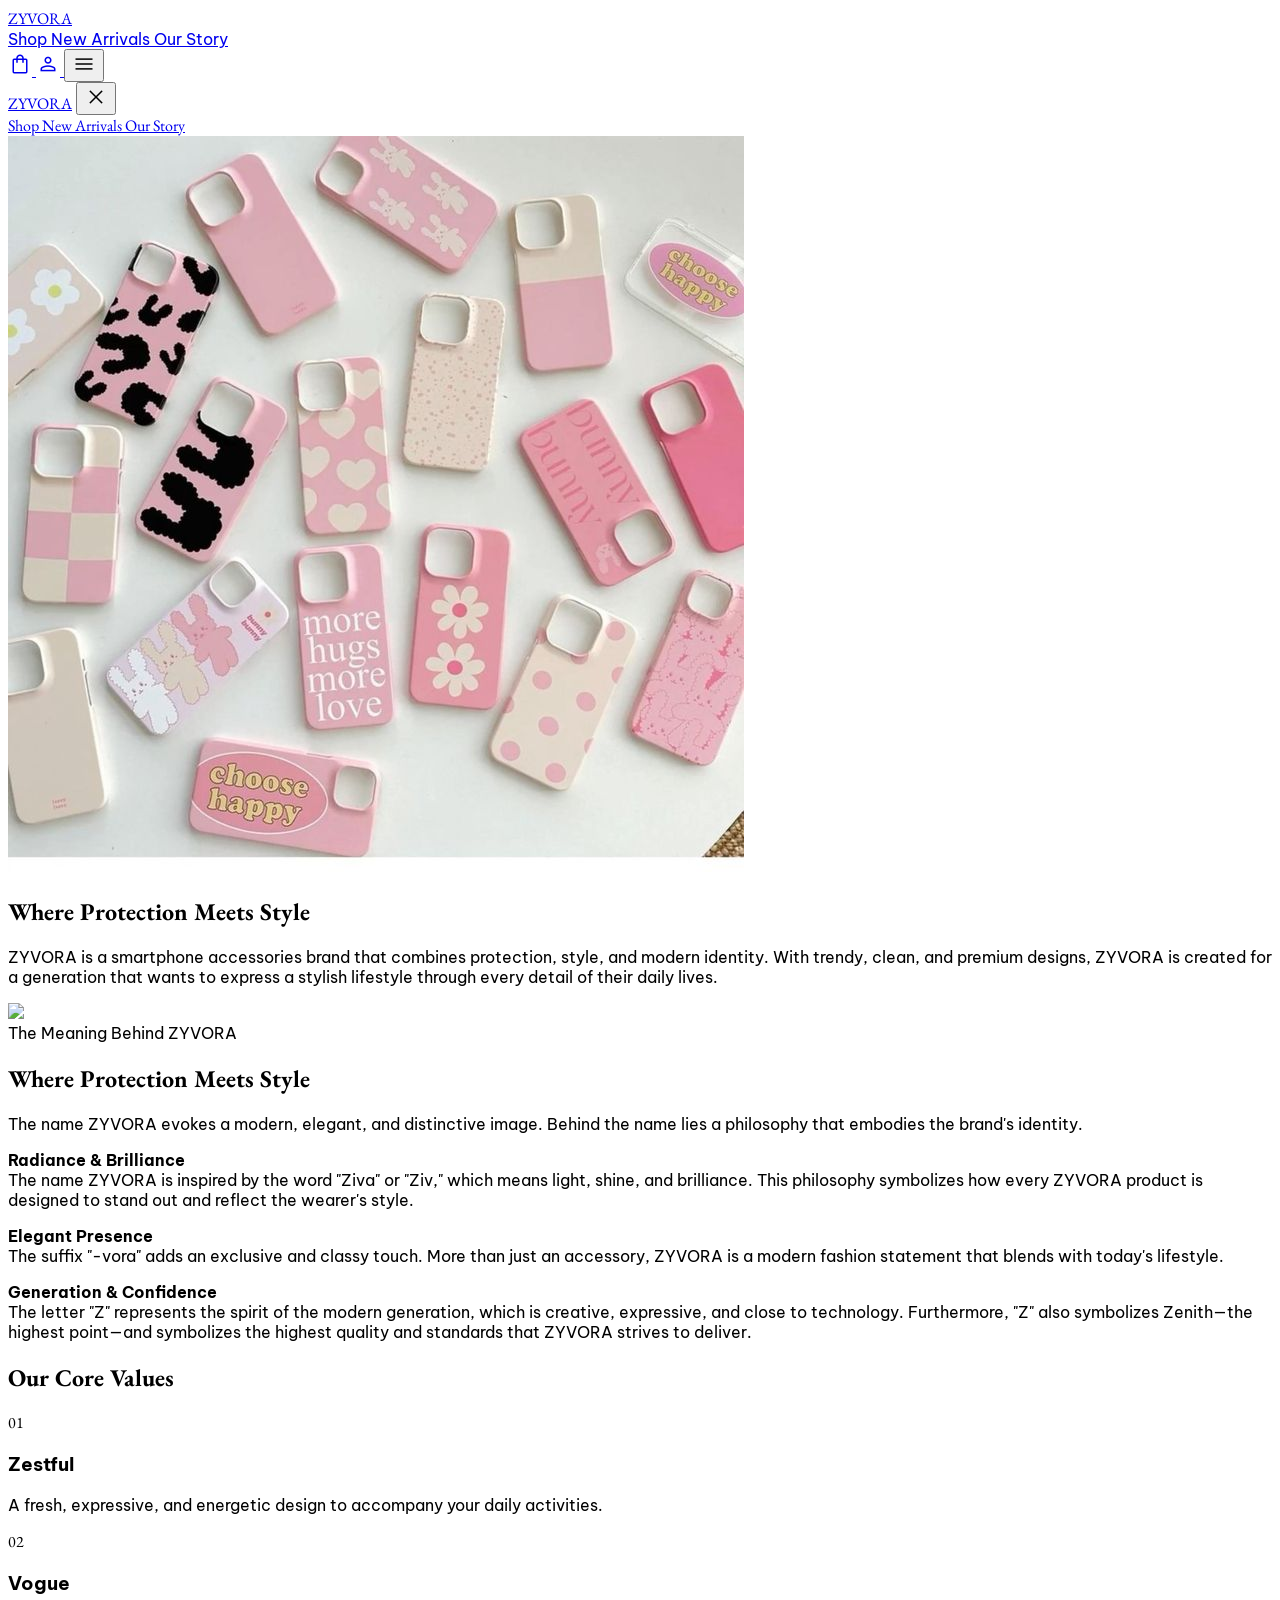
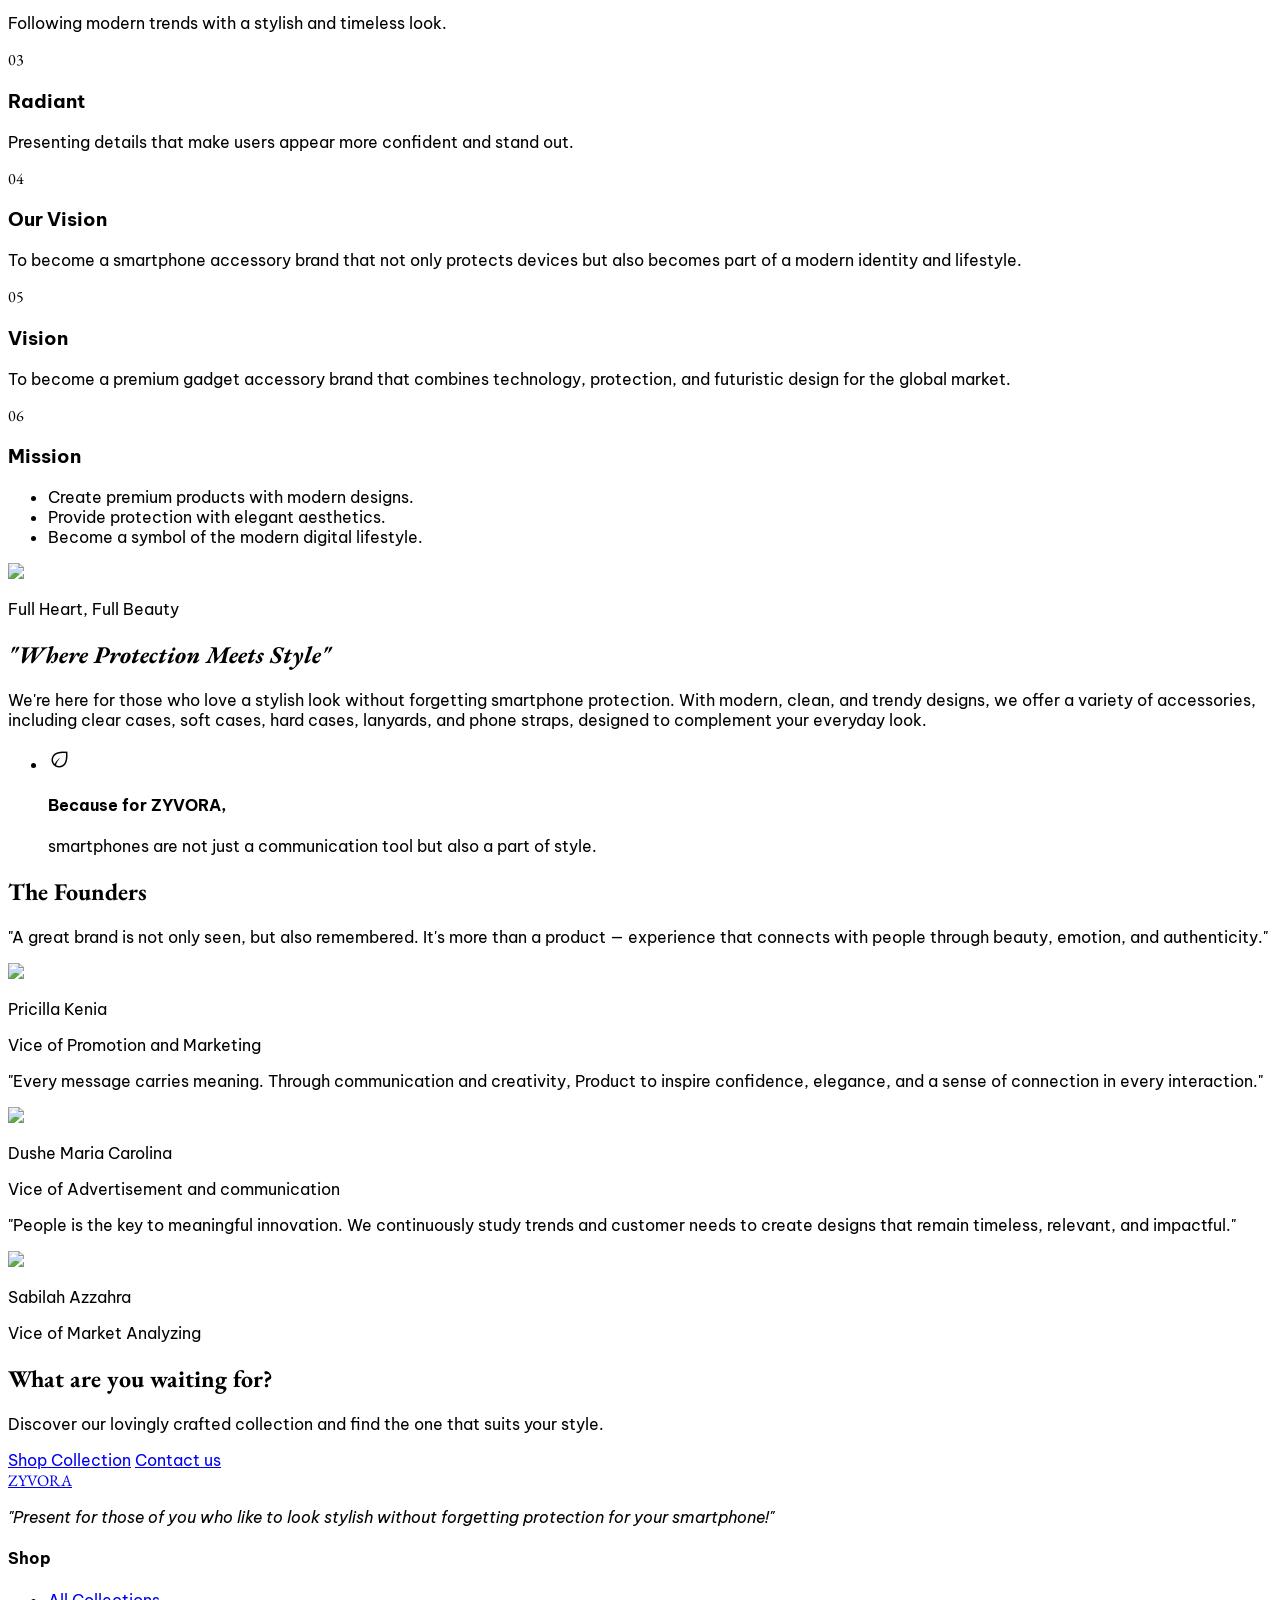
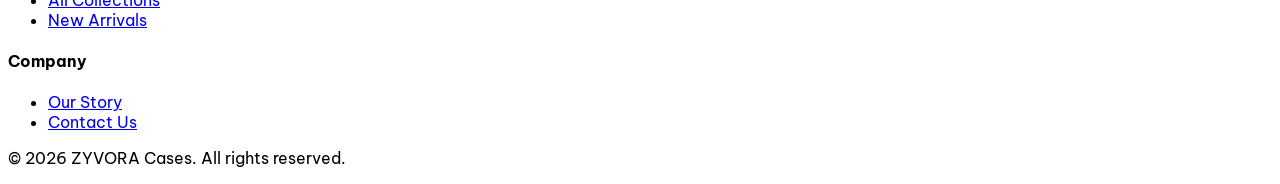
==== about.html @ eea9e9dd "project update" ====
<!doctype html>

<html class="light" lang="en">
  <head>
    <meta charset="utf-8" />
    <meta content="width=device-width, initial-scale=1.0" name="viewport" />
    <title>About ZYVORA | About Main</title>
    <script src="https://cdn.tailwindcss.com?plugins=forms,container-queries"></script>
    <link
      href="https://fonts.googleapis.com/css2?family=Material+Symbols+Outlined:wght,FILL@100..700,0..1&amp;display=swap"
      rel="stylesheet"
    />
    <link
      href="https://fonts.googleapis.com/css2?family=EB+Garamond:ital,wght@0,400..800;1,400..800&amp;family=Be+Vietnam+Pro:ital,wght@0,100..900;1,100..900&amp;display=swap"
      rel="stylesheet"
    />
    <link
      href="https://fonts.googleapis.com/css2?family=Material+Symbols+Outlined:wght,FILL@100..700,0..1&amp;display=swap"
      rel="stylesheet"
    />
    <style>
      .font-headline-xl {
        font-family: "EB Garamond", serif;
      }
      .font-headline-lg {
        font-family: "EB Garamond", serif;
      }
      .font-headline-md {
        font-family: "EB Garamond", serif;
      }
      .font-body-lg {
        font-family: "Be Vietnam Pro", sans-serif;
      }
      .font-body-md {
        font-family: "Be Vietnam Pro", sans-serif;
      }
      .font-label-md {
        font-family: "Be Vietnam Pro", sans-serif;
      }
      .font-label-sm {
        font-family: "Be Vietnam Pro", sans-serif;
      }

      .material-symbols-outlined {
        font-variation-settings:
          "FILL" 0,
          "wght" 300,
          "GRAD" 0,
          "opsz" 24;
      }
    </style>
    <script id="tailwind-config">
      tailwind.config = {
        darkMode: "class",
        theme: {
          extend: {
            colors: {
              outline: "#8c716e",
              "on-tertiary-container": "#d5a500",
              "on-tertiary": "#ffffff",
              "surface-container-low": "#f3f3f4",
              "primary-fixed": "#ffdad6",
              "surface-container": "#eeeeee",
              "primary-container": "#801212",
              "on-error": "#ffffff",
              surface: "#f9f9f9",
              tertiary: "#362800",
              "primary-fixed-dim": "#ffb4ab",
              "secondary-container": "#ecdcdc",
              "tertiary-fixed": "#ffdf96",
              "on-surface-variant": "#58413f",
              "on-surface": "#1a1c1c",
              "surface-variant": "#e2e2e2",
              "on-primary-fixed": "#410002",
              "on-background": "#1a1c1c",
              "on-primary-container": "#ff8a7e",
              "on-secondary-fixed": "#22191a",
              "on-error-container": "#93000a",
              "tertiary-container": "#513d00",
              primary: "#5c0004",
              error: "#ba1a1a",
              "secondary-fixed": "#efdfdf",
              "secondary-fixed-dim": "#d2c3c3",
              "surface-dim": "#dadada",
              "outline-variant": "#e0bfbb",
              "inverse-primary": "#ffb4ab",
              "on-tertiary-fixed": "#251a00",
              "tertiary-fixed-dim": "#f6bf00",
              "surface-container-highest": "#e2e2e2",
              "inverse-on-surface": "#f0f1f1",
              background: "#f9f9f9",
              "on-secondary": "#ffffff",
              "surface-bright": "#f9f9f9",
              "on-secondary-fixed-variant": "#4f4445",
              "surface-container-high": "#e8e8e8",
              "error-container": "#ffdad6",
              "on-tertiary-fixed-variant": "#594400",
              "on-secondary-container": "#6c6060",
              "inverse-surface": "#2f3131",
              "on-primary": "#ffffff",
              "surface-container-lowest": "#ffffff",
              secondary: "#675c5c",
              "on-primary-fixed-variant": "#8a1a18",
              "surface-tint": "#ab332d",
            },
            borderRadius: {
              DEFAULT: "0.125rem",
              lg: "0.25rem",
              xl: "0.5rem",
              full: "0.75rem",
            },
            spacing: {
              "margin-md": "2.5rem",
              gutter: "1.5rem",
              "margin-xs": "1rem",
              "container-max": "1280px",
              "margin-lg": "5rem",
            },
            fontFamily: {
              "body-md": ["Be Vietnam Pro"],
              "headline-xl": ["EB Garamond"],
              "headline-md": ["EB Garamond"],
              "headline-lg": ["EB Garamond"],
              "body-lg": ["Be Vietnam Pro"],
              "label-md": ["Be Vietnam Pro"],
              "headline-lg-mobile": ["EB Garamond"],
              "label-sm": ["Be Vietnam Pro"],
            },
            fontSize: {
              "body-md": ["16px", { lineHeight: "1.5", fontWeight: "400" }],
              "headline-xl": [
                "48px",
                {
                  lineHeight: "1.1",
                  letterSpacing: "-0.02em",
                  fontWeight: "500",
                },
              ],
              "headline-md": ["24px", { lineHeight: "1.3", fontWeight: "500" }],
              "headline-lg": ["32px", { lineHeight: "1.2", fontWeight: "500" }],
              "body-lg": ["18px", { lineHeight: "1.6", fontWeight: "400" }],
              "label-md": [
                "14px",
                {
                  lineHeight: "1.2",
                  letterSpacing: "0.05em",
                  fontWeight: "600",
                },
              ],
              "headline-lg-mobile": [
                "28px",
                { lineHeight: "1.2", fontWeight: "500" },
              ],
              "label-sm": ["12px", { lineHeight: "1.2", fontWeight: "500" }],
            },
          },
        },
      };
    </script>
  </head>
  
  <body class="bg-background text-on-background font-body-md selection:bg-primary-fixed selection:text-on-primary-fixed">
    <!-- TopNavBar -->
    <header
      class="sticky top-0 z-50 bg-surface/90 backdrop-blur-md border-b border-outline-variant/30"
    >
      <div
        class="flex justify-between items-center w-full px-margin-md md:px-margin-lg py-4 max-w-container-max mx-auto"
      >
        <!-- Logo -->
        <a
          class="font-headline-lg text-headline-lg tracking-widest text-primary hover:opacity-80 transition-opacity"
          href="index.html"
        >
          ZYVORA
        </a>

        <!-- Desktop Menu -->
        <nav class="hidden md:flex gap-8 items-center">
          <a
            class="font-label-md text-label-md text-on-surface-variant hover:text-primary transition-colors"
            href="catalog.html"
          >
            Shop
          </a>

          <a
            class="font-label-md text-label-md text-on-surface-variant hover:text-primary transition-colors"
            href="newarrival.html"
          >
            New Arrivals
          </a>

          <a
            class="font-label-md text-label-md text-on-surface-variant hover:text-primary transition-colors"
            href="about.html"
          >
            Our Story
          </a>
        </nav>

        <!-- Right Icons -->
        <div class="flex items-center gap-6">
          <a href="cart.html" class="hover:opacity-80 transition-opacity flex items-center">
            <span class="material-symbols-outlined text-on-surface-variant">
              shopping_bag
            </span>
          </a>

          <a href="#" class="hover:opacity-80 transition-opacity flex items-center">
            <span class="material-symbols-outlined text-on-surface-variant">
              person
            </span>
          </a>

          <!-- Burger Button -->
          <button
            id="menu-btn"
            class="md:hidden flex items-center"
          >
            <span class="material-symbols-outlined text-on-surface-variant text-3xl">
              menu
            </span>
          </button>
        </div>
      </div>
    </header>

    <!-- Mobile Menu Overlay -->
    <div id="mobile-menu" class="fixed inset-0 z-[999] bg-white/20 backdrop-blur-xl hidden md:hidden transition-all duration-300">
      <div class="flex flex-col h-full p-8">
        <!-- Header -->
        <div class="flex justify-between items-center mb-12">
          <a class="font-headline-lg text-headline-lg tracking-widest text-primary"href="index.html">ZYVORA</a>

          <button id="close-menu-btn">
            <span class="material-symbols-outlined text-primary text-4xl">
              close
            </span>
          </button>
        </div>

        <!-- Menu -->
        <div class="flex flex-col gap-6 text-center mt-12">
          <a class="font-headline-md text-headline-md text-on-surface-variant hover:text-primary py-3 border-b border-outline-variant/20"href="catalog.html">
            Shop
          </a>

          <a class="font-headline-md text-headline-md text-on-surface-variant hover:text-primary py-3 border-b border-outline-variant/20"
            href="newarrival.html" >
            New Arrivals
          </a>

          <a class="font-headline-md text-headline-md text-on-surface-variant hover:text-primary py-3 border-b border-outline-variant/20"
            href="about.html" >
            Our Story
          </a>
        </div>

      </div>
    </div>

    <main>
      <!-- Hero Section -->
      <section
        class="relative h-[716px] flex items-center justify-center overflow-hidden"
      >
        <div class="absolute inset-0 z-0">
          <img
            class="w-full h-full object-cover"
            data-alt="A cinematic, high-resolution photograph of a sun-drenched artisanal workshop. Soft morning light filters through a large window, illuminating delicate botanical arrangements and handcrafted phone cases on a rustic wooden table. The atmosphere is warm, romantic, and sophisticated, dominated by rich burgundy tones and soft creamy whites, capturing the boutique essence of the brand."
            src="./imgs/about/img-about-background1.jpeg"
          />
          <div
            class="absolute inset-0 bg-primary/20 backdrop-brightness-75"
          ></div>
        </div>
        <div
          class="relative z-10 text-center text-on-primary px-margin-md max-w-4xl mx-auto"
        >
          <h1 class="font-headline-xl text-headline-xl mb-6 italic">
            Where Protection Meets Style
          </h1>
          <p
            class="font-body-lg text-body-lg text-surface-container-lowest max-w-2xl mx-auto"
          >
            ZYVORA is a smartphone accessories brand that combines protection, style, and modern identity. With trendy, clean, and premium designs, ZYVORA is created for a generation that wants to express a stylish lifestyle through every detail of their daily lives.
          </p>
        </div>
      </section>
      <!-- Our Philosophy -->
      <section class="py-margin-lg px-margin-md max-w-container-max mx-auto">
        <div class="grid grid-cols-1 md:grid-cols-2 gap-16 items-center">
          <div class="relative group">
            <div
              class="absolute -top-10 -left-10 w-40 h-40 bg-secondary-container rounded-full -z-10 opacity-50"
            ></div>
            <img
              class="w-full aspect-[4/5] object-cover rounded-lg shadow-sm"
              data-alt="Close-up detail of skilled hands delicately placing a real pressed flower onto a translucent phone case mold. The lighting is soft and focused, emphasizing the intricate textures of the petals and the precision of the artisan. The color palette is a harmonious blend of deep burgundy, soft pinks, and warm wood tones, conveying a sense of handcrafted luxury and organic beauty."
              src="https://lh3.googleusercontent.com/aida-public/[base64]"
            />
          </div>
          <div class="space-y-8">
            <span class="font-label-md text-label-md text-primary tracking-widest uppercase">The Meaning Behind ZYVORA</span>
            <h2 class="font-headline-lg text-headline-lg text-primary">Where Protection Meets Style</h2>
            <p class="font-body-md text-body-md text-on-surface-variant leading-relaxed">
              The name ZYVORA evokes a modern, elegant, and distinctive image. Behind the name lies a philosophy that embodies the brand's identity.
            </p>
            <p class="font-body-md text-body-md text-on-surface-variant leading-relaxed">
              <b>Radiance & Brilliance</b><br>
              The name ZYVORA is inspired by the word "Ziva" or "Ziv," which means light, shine, and brilliance. This philosophy symbolizes how every ZYVORA product is designed to stand out and reflect the wearer's style.
            </p>
            <p class="font-body-md text-body-md text-on-surface-variant leading-relaxed">
              <b>Elegant Presence</b><br>
              The suffix "-vora" adds an exclusive and classy touch. More than just an accessory, ZYVORA is a modern fashion statement that blends with today's lifestyle.
            </p>
            <p class="font-body-md text-body-md text-on-surface-variant leading-relaxed">
              <b>Generation & Confidence</b><br>
              The letter "Z" represents the spirit of the modern generation, which is creative, expressive, and close to technology. Furthermore, "Z" also symbolizes Zenith—the highest point—and symbolizes the highest quality and standards that ZYVORA strives to deliver.
            </p>
          </div>
        </div>
      </section>
      <!-- Artisanal History -->
      <section class="bg-surface-container-low py-margin-lg">
        <div class="max-w-container-max mx-auto px-margin-md">
          <div class="text-center mb-16 max-w-2xl mx-auto">
            <h2 class="font-headline-lg text-headline-lg text-primary mb-4 italic">Our Core Values</h2>
            <div class="w-12 h-[1px] bg-outline mx-auto"></div>
          </div>
          <div class="grid grid-cols-1 md:grid-cols-3 gap-gutter">
            <div class="bg-surface p-8 rounded-lg space-y-4 hover:bg-white transition-all duration-300">
              <span class="font-headline-md text-headline-md text-primary/40 block">01</span>
              <h3 class="font-label-md text-label-md text-primary">Zestful</h3>
              <p class="font-body-md text-body-md text-on-surface-variant">
                A fresh, expressive, and energetic design to accompany your daily activities.
              </p>
            </div>
            <div class="bg-surface p-8 rounded-lg space-y-4 hover:bg-white transition-all duration-300 border-x border-outline-variant/20">
              <span class="font-headline-md text-headline-md text-primary/40 block">02</span>
              <h3 class="font-label-md text-label-md text-primary">Vogue</h3>
              <p class="font-body-md text-body-md text-on-surface-variant">
                Following modern trends with a stylish and timeless look.
              </p>
            </div>
            <div class="bg-surface p-8 rounded-lg space-y-4 hover:bg-white transition-all duration-300">
              <span class="font-headline-md text-headline-md text-primary/40 block">03</span>
              <h3 class="font-label-md text-label-md text-primary">Radiant</h3>
              <p class="font-body-md text-body-md text-on-surface-variant">
                Presenting details that make users appear more confident and stand out.
              </p>
            </div>
            <div class="bg-surface p-8 rounded-lg space-y-4 hover:bg-white transition-all duration-300">
              <span class="font-headline-md text-headline-md text-primary/40 block">04</span>
              <h3 class="font-label-md text-label-md text-primary">Our Vision</h3>
              <p class="font-body-md text-body-md text-on-surface-variant">
                To become a smartphone accessory brand that not only protects devices but also becomes part of a modern identity and lifestyle. <br>
              </p>
            </div>
            <div class="bg-surface p-8 rounded-lg space-y-4 hover:bg-white transition-all duration-300">
              <span class="font-headline-md text-headline-md text-primary/40 block">05</span>
              <h3 class="font-label-md text-label-md text-primary">Vision</h3>
              <p class="font-body-md text-body-md text-on-surface-variant">
                To become a premium gadget accessory brand that combines technology, protection, and futuristic design for the global market.
              </p>
            </div>
            <div class="bg-surface p-8 rounded-lg space-y-4 hover:bg-white transition-all duration-300">
              <span class="font-headline-md text-headline-md text-primary/40 block">06</span>
              <h3 class="font-label-md text-label-md text-primary">Mission</h3>
              <p class="font-body-md text-body-md text-on-surface-variant">
                <ul>
                  <li>Create premium products with modern designs.</li>
                  <li>Provide protection with elegant aesthetics.</li>
                  <li>Become a symbol of the modern digital lifestyle.</li>
                </ul>
              </p>
            </div>
          </div>
        </div>
      </section>
      <!-- Sustainability & Materials -->
      <section class="py-margin-lg px-margin-md max-w-container-max mx-auto overflow-hidden">
        <div class="flex flex-col md:flex-row-reverse items-center gap-16">
          <div class="relative w-full md:w-1/2">
            <img
              class="w-full aspect-video object-cover rounded-lg"
              data-alt="An ethereal, wide-angle shot of a sustainable flower meadow at dawn. Mist clings to the ground while soft sunlight illuminates a vibrant array of wildflowers. The scene is tranquil and lush, with a natural color palette of deep greens and earthy tones, reflecting the brand's commitment to ethical sourcing and environmental stewardship. The mood is serene and hopeful."
              src="https://lh3.googleusercontent.com/aida-public/[base64]"
            />
            <div class="absolute -bottom-6 -left-6 bg-secondary-container p-6 rounded-lg hidden md:block">
              <p class="font-label-md text-label-md text-primary">
                Full Heart, Full Beauty
              </p>
            </div>
          </div>
          <div class="w-full md:w-1/2 space-y-6">
            <h2 class="font-headline-lg text-headline-lg text-primary"><i>"Where Protection Meets Style"</i></h2>
            <p class="font-body-md text-body-md text-on-surface-variant leading-relaxed">
              We're here for those who love a stylish look without forgetting smartphone protection. With modern, clean, and trendy designs, we offer a variety of accessories, including clear cases, soft cases, hard cases, lanyards, and phone straps, designed to complement your everyday look.
            </p>
            <ul class="space-y-4">
              <li class="flex items-start gap-4">
                <span class="material-symbols-outlined text-primary mt-1" data-icon="eco">eco</span>
                <div>
                  <h4 class="font-label-md text-label-md text-primary">Because for ZYVORA,</h4>
                  <p class="text-on-surface-variant text-sm">
                    smartphones are not just a communication tool but also a part of style.
                  </p>
                </div>
              </li>
            </ul>
          </div>
        </div>
      </section>
      <!-- Testimonials -->
      <section class="py-margin-lg bg-surface-container px-margin-md">
        <div class="max-w-container-max mx-auto">
          <div class="text-center mb-16">
            <h2 class="font-headline-lg text-headline-lg text-primary italic">
              The Founders
            </h2>
          </div>
          <div class="grid grid-cols-1 md:grid-cols-3 gap-gutter">
            <div class="bg-surface-container-lowest p-10 space-y-6 rounded-lg">
              <p class="font-body-md text-body-md italic text-on-surface">
                "A great brand is not only seen, but also remembered. It's more than a product — experience that connects with people through beauty, emotion, and authenticity."
              </p>
              <div class="flex items-center gap-4">
                <img
                  class="w-12 h-12 rounded-full object-cover"
                  data-alt="A portrait of a young woman with a warm, genuine smile. The background is a soft-focus interior with warm, natural lighting. Her style is elegant and minimalist, aligning with the ZYVORA brand aesthetic. The overall mood is one of trust and satisfaction, with a high-key, airy finish."
                  src="https://lh3.googleusercontent.com/aida-public/[base64]"
                />
                <div>
                  <p class="font-label-md text-label-md text-primary">
                    Pricilla Kenia
                  </p>
                  <p class="text-xs text-on-surface-variant">Vice of Promotion and Marketing</p>
                </div>
              </div>
            </div>
            <div class="bg-surface-container-lowest p-10 space-y-6 rounded-lg">
              <p class="font-body-md text-body-md italic text-on-surface">"Every message carries meaning. Through communication and creativity, Product to inspire confidence, elegance, and a sense of connection in every interaction."</p>
              <div class="flex items-center gap-4">
                <img
                  class="w-12 h-12 rounded-full object-cover"
                  data-alt="A portrait of a man in his early 30s with a sophisticated yet approachable appearance. The lighting is soft and golden, suggesting a late afternoon sun. He is wearing a high-quality linen shirt, echoing the artisanal and organic themes of the brand. The photo feels authentic and professional."
                  src="https://lh3.googleusercontent.com/aida-public/[base64]"
                />
                <div>
                  <p class="font-label-md text-label-md text-primary">
                    Dushe Maria Carolina
                  </p>
                  <p class="text-xs text-on-surface-variant">Vice of Advertisement and communication</p>
                </div>
              </div>
            </div>
            <div class="bg-surface-container-lowest p-10 space-y-6 rounded-lg">
              <p class="font-body-md text-body-md italic text-on-surface">
                "People is the key to meaningful innovation. We continuously study trends and customer needs to create designs that remain timeless, relevant, and impactful."
              </p>
              <div class="flex items-center gap-4">
                <img
                  class="w-12 h-12 rounded-full object-cover"
                  data-alt="A serene portrait of a woman with a calm and refined expression. The lighting is diffused and cool-toned, creating a modern, minimalist feel. The background is a clean white wall, allowing her natural features and the soft burgundy color of her accessory to stand out. The image conveys quality and elegance."
                  src="https://lh3.googleusercontent.com/aida-public/[base64]"
                />
                <div>
                  <p class="font-label-md text-label-md text-primary">
                    Sabilah Azzahra
                  </p>
                  <p class="text-xs text-on-surface-variant">Vice of Market Analyzing</p>
                </div>
              </div>
            </div>
          </div>
        </div>
      </section>
      <!-- CTA Section -->
      <section class="py-margin-lg px-margin-md text-center max-w-4xl mx-auto">
        <h2 class="font-headline-lg text-headline-lg text-primary mb-6 italic">
          What are you waiting for?
        </h2>
        <p class="font-body-md text-body-md text-on-surface-variant mb-10">
          Discover our lovingly crafted collection and find the one that suits your style.
        </p>
        <div class="flex flex-col sm:flex-row justify-center gap-4">
          <a class="bg-primary text-on-primary px-8 py-3 rounded-lg font-label-md text-label-md hover:opacity-90 transition-all uppercase tracking-widest"
            href="catalog.html">Shop Collection</a>
          <a
            class="border border-primary text-primary px-8 py-3 rounded-lg font-label-md text-label-md hover:bg-primary hover:text-on-primary transition-all uppercase tracking-widest"
            href="https://www.whatsapp.com/download">Contact us</a>
        </div>
      </section>
    </main>

    <!-- Footer -->
    <footer class="bg-secondary-container dark:bg-tertiary-container full-width bottom">
        <div class="grid grid-cols-1 md:grid-cols-4 gap-gutter px-margin-md md:px-margin-lg py-margin-md max-w-container-max mx-auto">
            <div class="md:col-span-2">
                <a class="font-headline-md text-headline-md text-primary mb-6 block" href="index.html">ZYVORA</a>
                <p class="font-body-md text-on-secondary-container/80 mb-6"><i>"Present for those of you who like to look stylish without forgetting protection for your smartphone!"</i></p>
            </div>
            <div>
                <h4 class="font-label-md text-label-md text-primary mb-6 uppercase tracking-widest">Shop</h4>
                <ul class="space-y-4">
                    <li><a class="font-body-md text-on-secondary-container/80 hover:text-primary hover:underline transition-all"
                            href="catalog.html">All Collections</a></li>
                    <li><a class="font-body-md text-on-secondary-container/80 hover:text-primary hover:underline transition-all"
                            href="newarrival.html">New Arrivals</a></li>
                </ul>
            </div>
            <div>
                <h4 class="font-label-md text-label-md text-primary mb-6 uppercase tracking-widest">Company</h4>
                <ul class="space-y-4">
                    <li><a class="font-body-md text-on-secondary-container/80 hover:text-primary hover:underline transition-all"
                            href="about.html">Our Story</a></li>
                    <li><a class="font-body-md text-on-secondary-container/80 hover:text-primary hover:underline transition-all"
                            href="https://www.whatsapp.com/download">Contact Us</a></li>
                </ul>
            </div>
        </div>
        <div
            class="max-w-container-max mx-auto px-margin-md md:px-margin-lg py-6 border-t border-outline-variant/20 text-center">
            <p class="font-label-sm text-label-sm text-on-secondary-container/60">© 2026 ZYVORA Cases. All rights reserved.</p>
        </div>
    </footer>

    <!-- Scripts -->
    <script>
      const menuBtn = document.getElementById("menu-btn");
      const closeMenuBtn = document.getElementById("close-menu-btn");
      const mobileMenu = document.getElementById("mobile-menu");

      // Open menu
      menuBtn.addEventListener("click", () => {
        mobileMenu.classList.remove("hidden");
        document.body.classList.add("overflow-hidden");
      });

      // Close menu
      closeMenuBtn.addEventListener("click", () => {
        mobileMenu.classList.add("hidden");
        document.body.classList.remove("overflow-hidden");
      });

      // Close when click outside
      mobileMenu.addEventListener("click", (e) => {
        if (e.target === mobileMenu) {
          mobileMenu.classList.add("hidden");
          document.body.classList.remove("overflow-hidden");
        }
      });
    </script>

  </body>
</html>
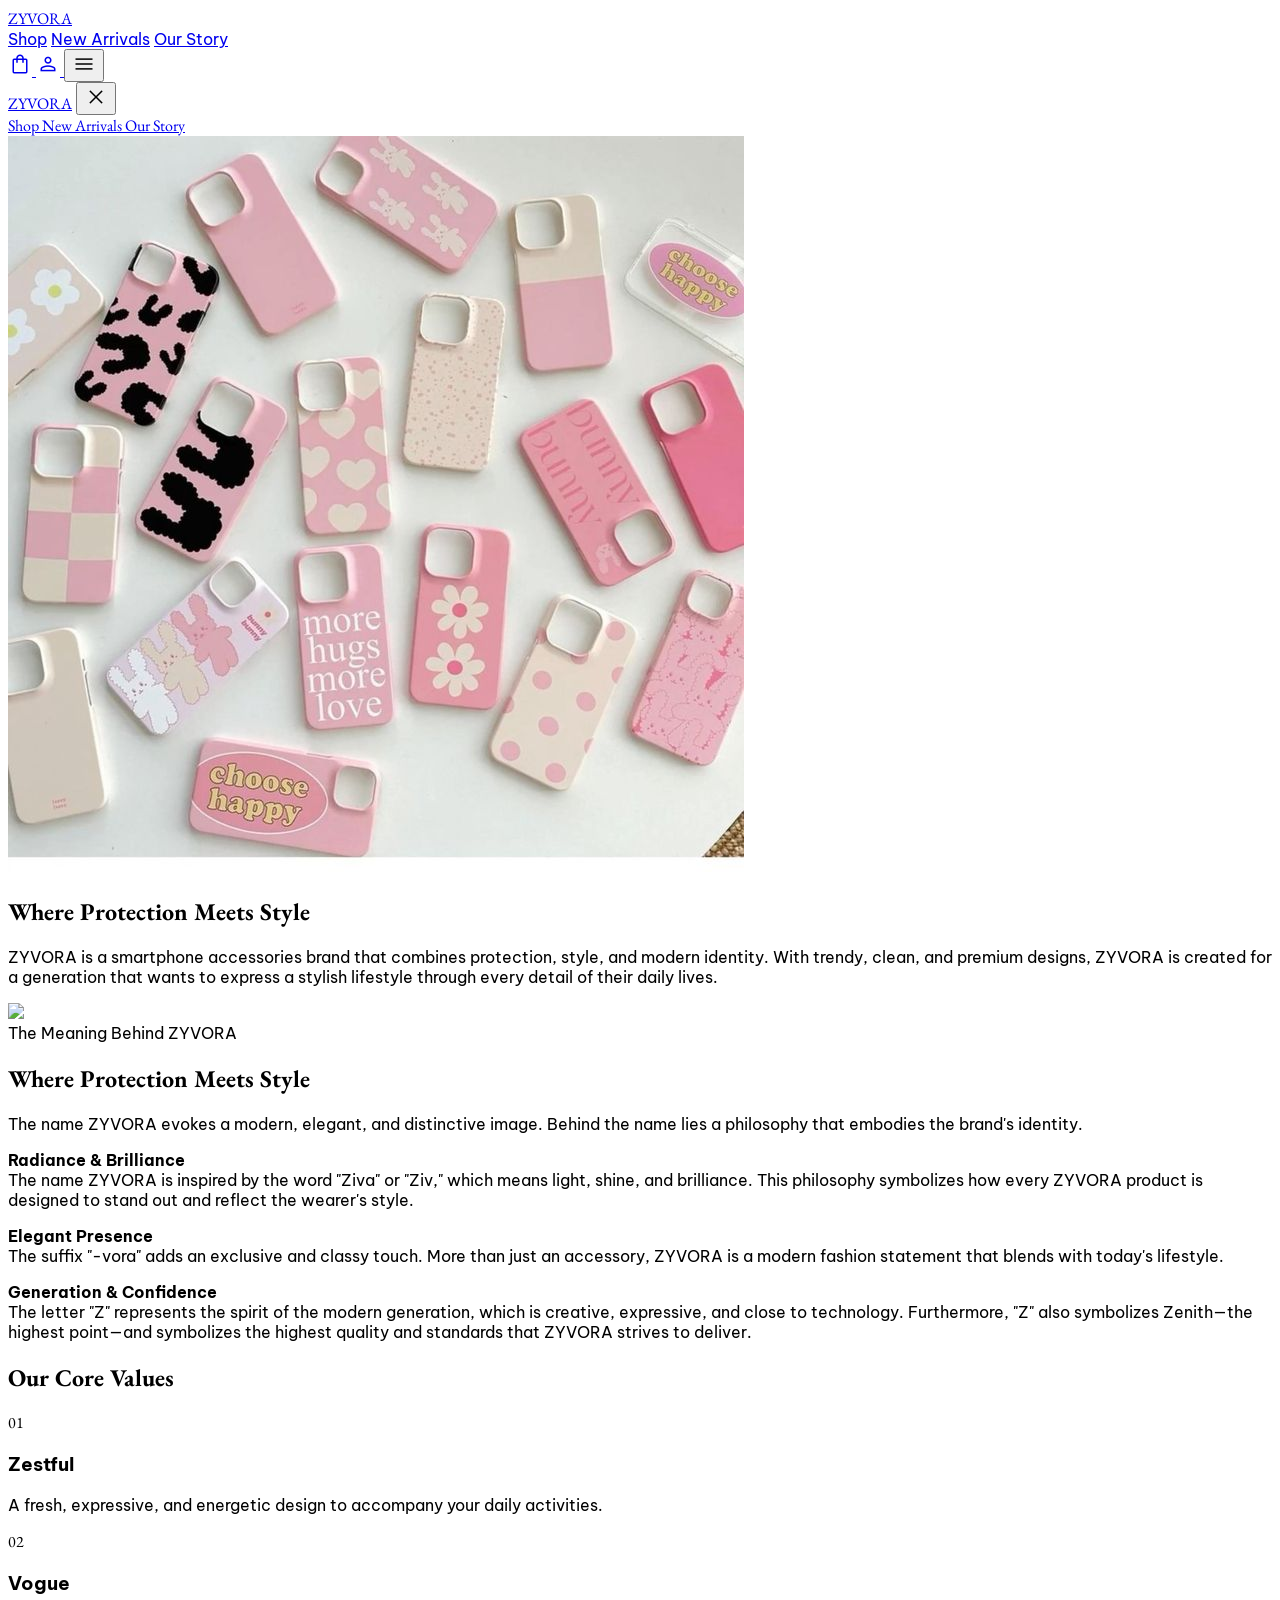
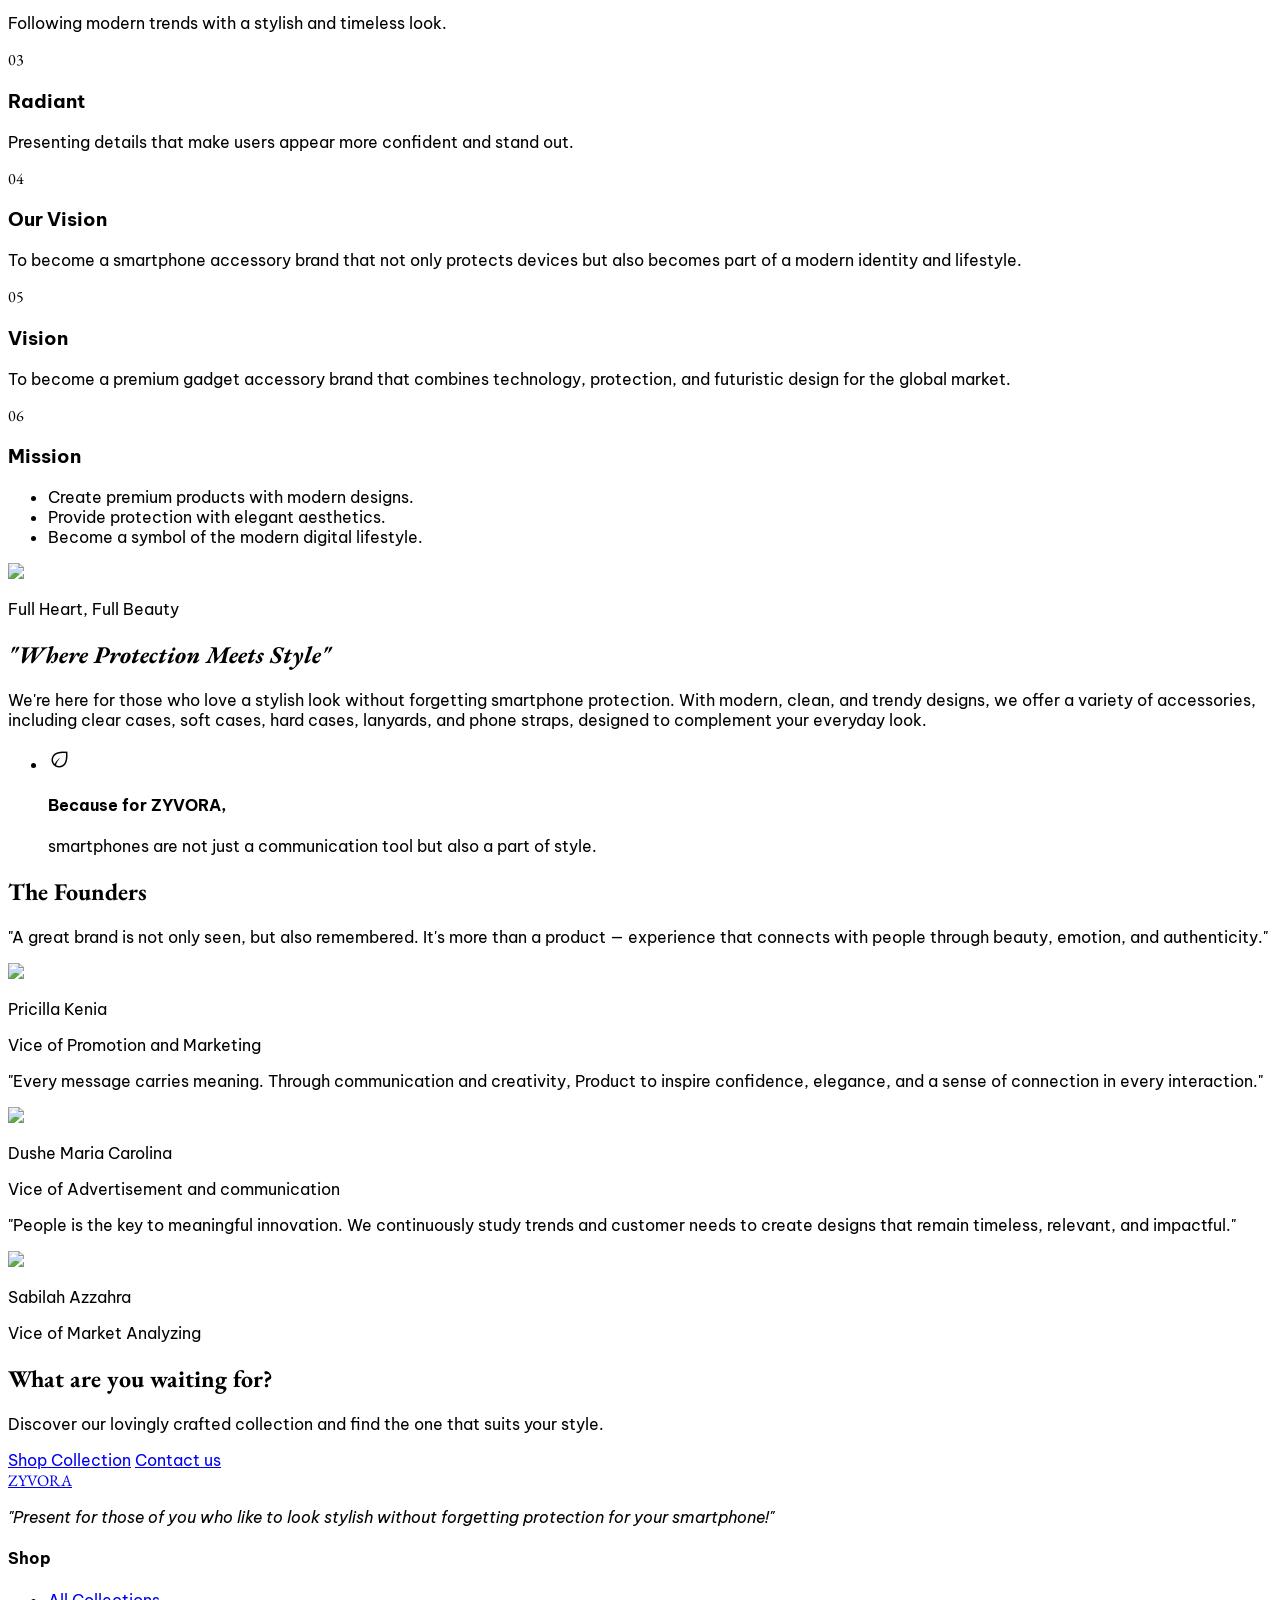
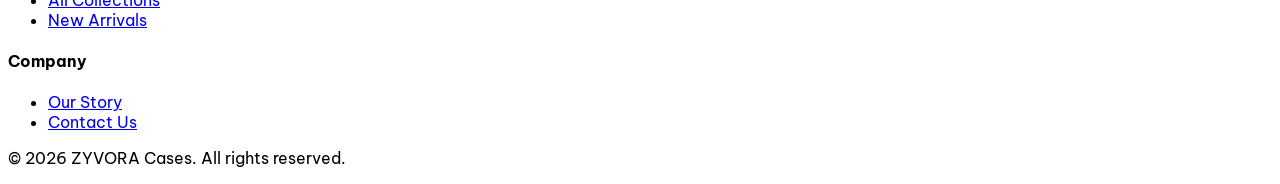
==== commit cf396ce7: "project update" ====
--- a/about.html
+++ b/about.html
@@ -161,66 +161,30 @@
   
   <body class="bg-background text-on-background font-body-md selection:bg-primary-fixed selection:text-on-primary-fixed">
     <!-- TopNavBar -->
-    <header
-      class="sticky top-0 z-50 bg-surface/90 backdrop-blur-md border-b border-outline-variant/30"
-    >
-      <div
-        class="flex justify-between items-center w-full px-margin-md md:px-margin-lg py-4 max-w-container-max mx-auto"
-      >
+    <header class="sticky top-0 z-50 bg-surface/90 backdrop-blur-md border-b border-outline-variant/30">
+      <div class="flex justify-between items-center w-full px-margin-md md:px-margin-lg py-4 max-w-container-max mx-auto">
         <!-- Logo -->
-        <a
-          class="font-headline-lg text-headline-lg tracking-widest text-primary hover:opacity-80 transition-opacity"
-          href="index.html"
-        >
-          ZYVORA
-        </a>
+        <a class="font-headline-lg text-headline-lg tracking-widest text-primary hover:opacity-80 transition-opacity"href="index.html">ZYVORA</a>
 
         <!-- Desktop Menu -->
         <nav class="hidden md:flex gap-8 items-center">
-          <a
-            class="font-label-md text-label-md text-on-surface-variant hover:text-primary transition-colors"
-            href="catalog.html"
-          >
-            Shop
-          </a>
-
-          <a
-            class="font-label-md text-label-md text-on-surface-variant hover:text-primary transition-colors"
-            href="newarrival.html"
-          >
-            New Arrivals
-          </a>
-
-          <a
-            class="font-label-md text-label-md text-on-surface-variant hover:text-primary transition-colors"
-            href="about.html"
-          >
-            Our Story
-          </a>
+          <a class="font-label-md text-label-md text-on-surface-variant hover:text-primary transition-colors"href="catalog.html">Shop</a>
+          <a class="font-label-md text-label-md text-on-surface-variant hover:text-primary transition-colors"href="newarrival.html">New Arrivals</a>
+          <a class="font-label-md text-label-md text-on-surface-variant hover:text-primary transition-colors"href="about.html">Our Story</a>
         </nav>
 
         <!-- Right Icons -->
         <div class="flex items-center gap-6">
-          <a href="cart.html" class="hover:opacity-80 transition-opacity flex items-center">
-            <span class="material-symbols-outlined text-on-surface-variant">
-              shopping_bag
-            </span>
+          <a href="./profile.html#cart" class="hover:opacity-80 transition-opacity flex items-center">
+            <span class="material-symbols-outlined text-on-surface-variant">shopping_bag</span>
           </a>
-
-          <a href="#" class="hover:opacity-80 transition-opacity flex items-center">
-            <span class="material-symbols-outlined text-on-surface-variant">
-              person
-            </span>
+          <a href="./profile.html" class="hover:opacity-80 transition-opacity flex items-center">
+            <span class="material-symbols-outlined text-on-surface-variant">person</span>
           </a>
 
           <!-- Burger Button -->
-          <button
-            id="menu-btn"
-            class="md:hidden flex items-center"
-          >
-            <span class="material-symbols-outlined text-on-surface-variant text-3xl">
-              menu
-            </span>
+          <button id="menu-btn"class="md:hidden flex items-center">
+            <span class="material-symbols-outlined text-on-surface-variant text-3xl">menu</span>
           </button>
         </div>
       </div>
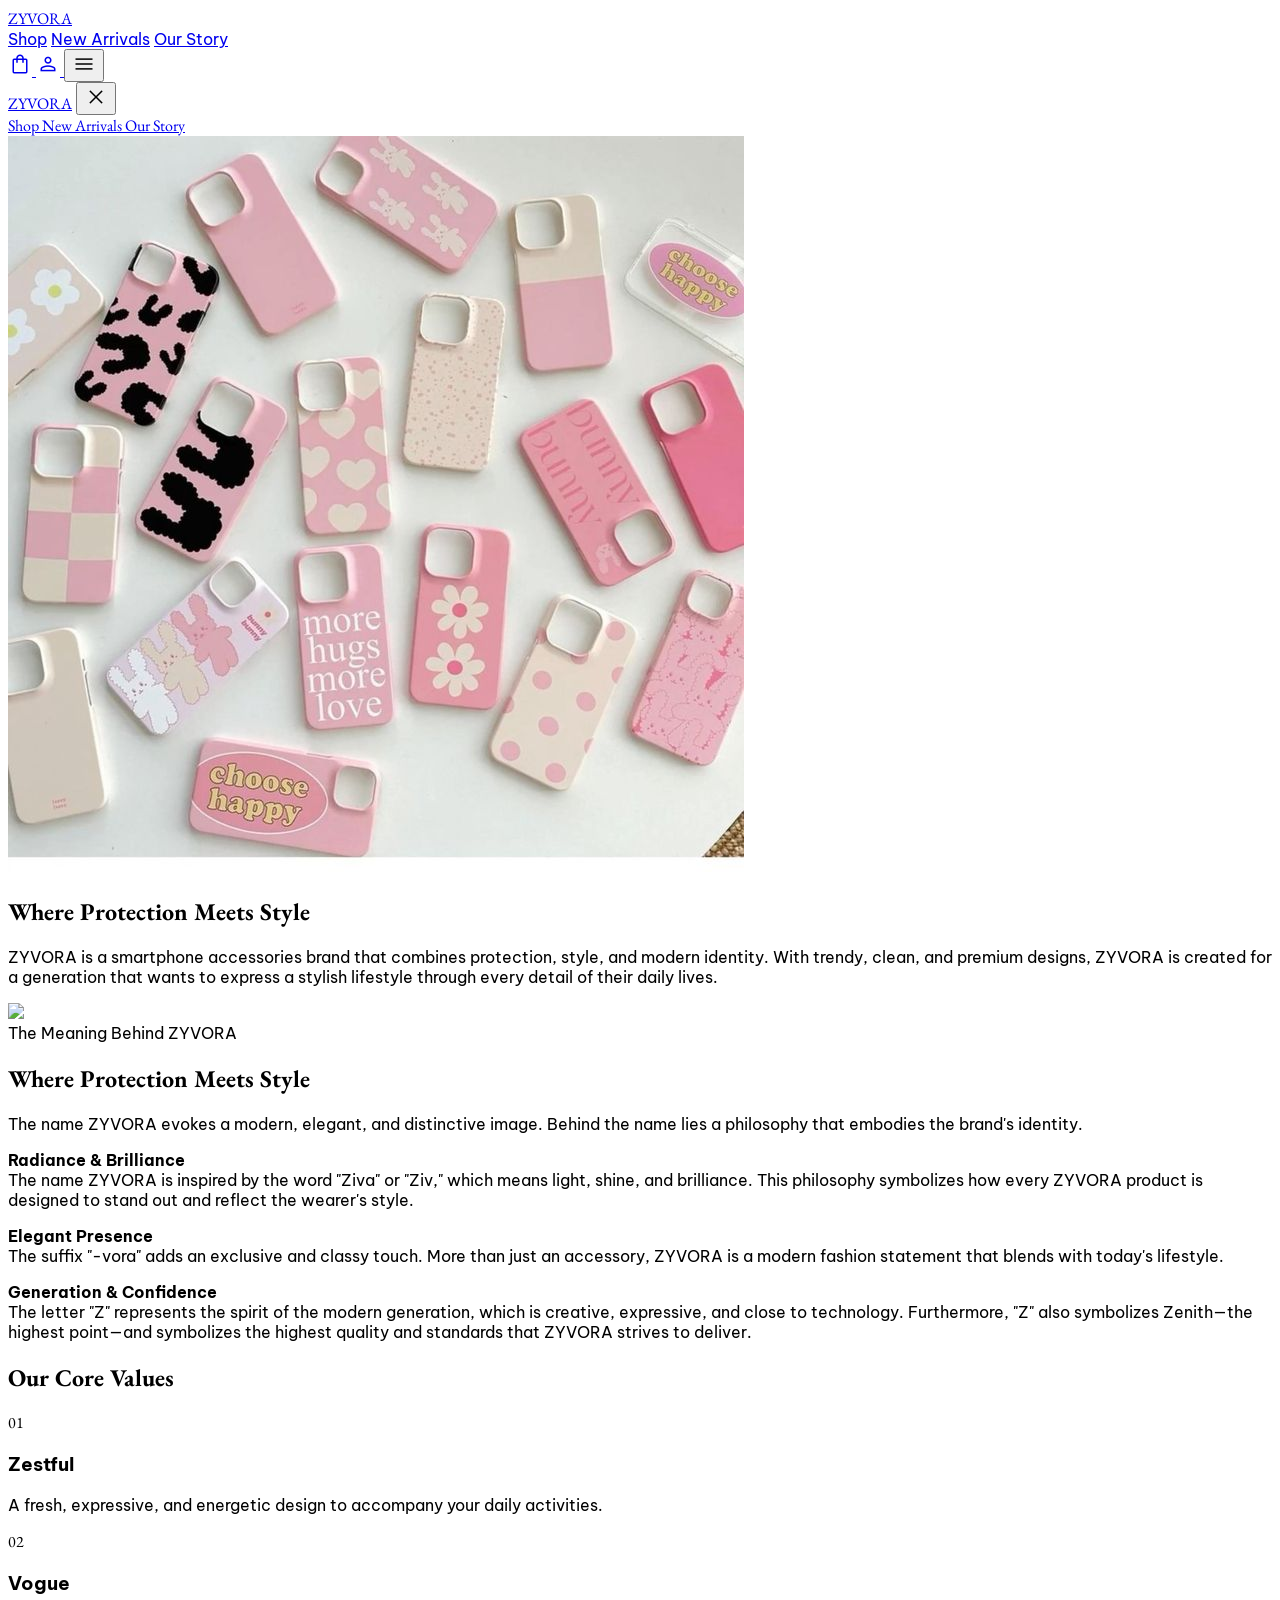
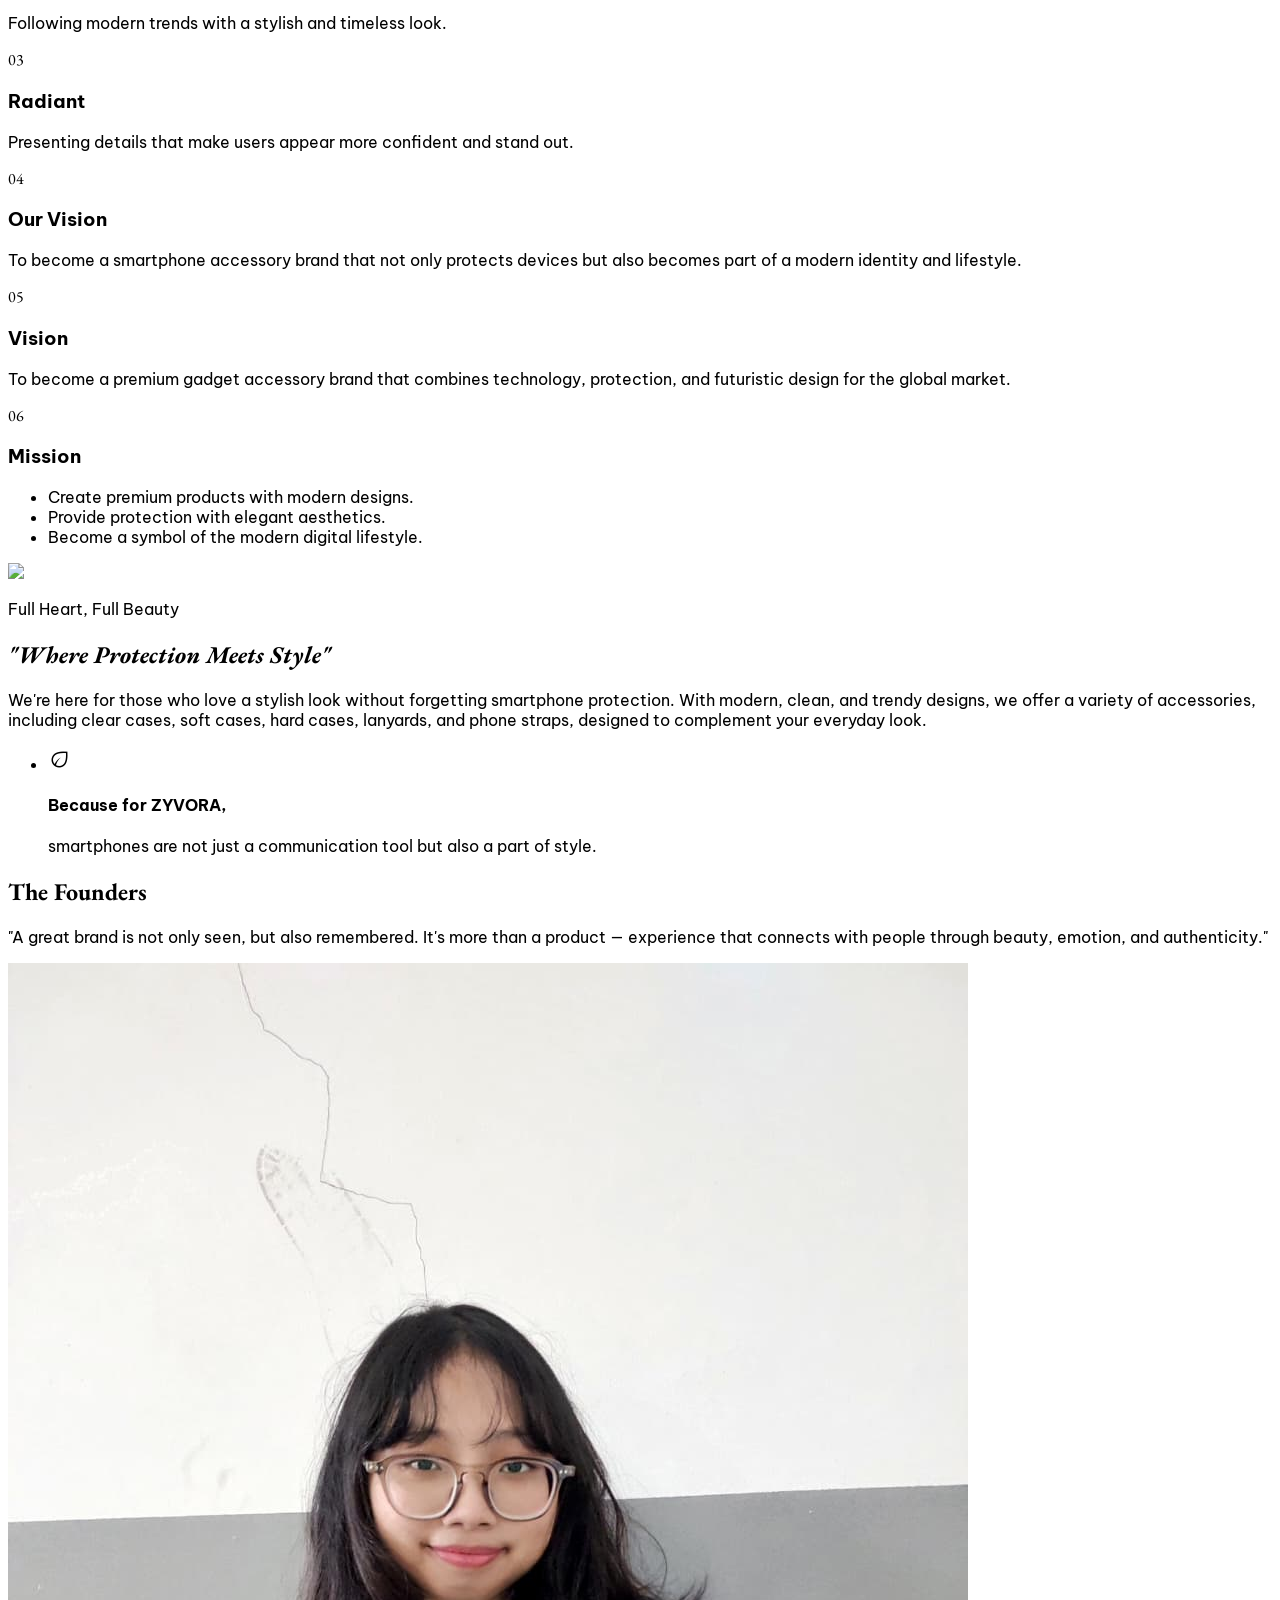
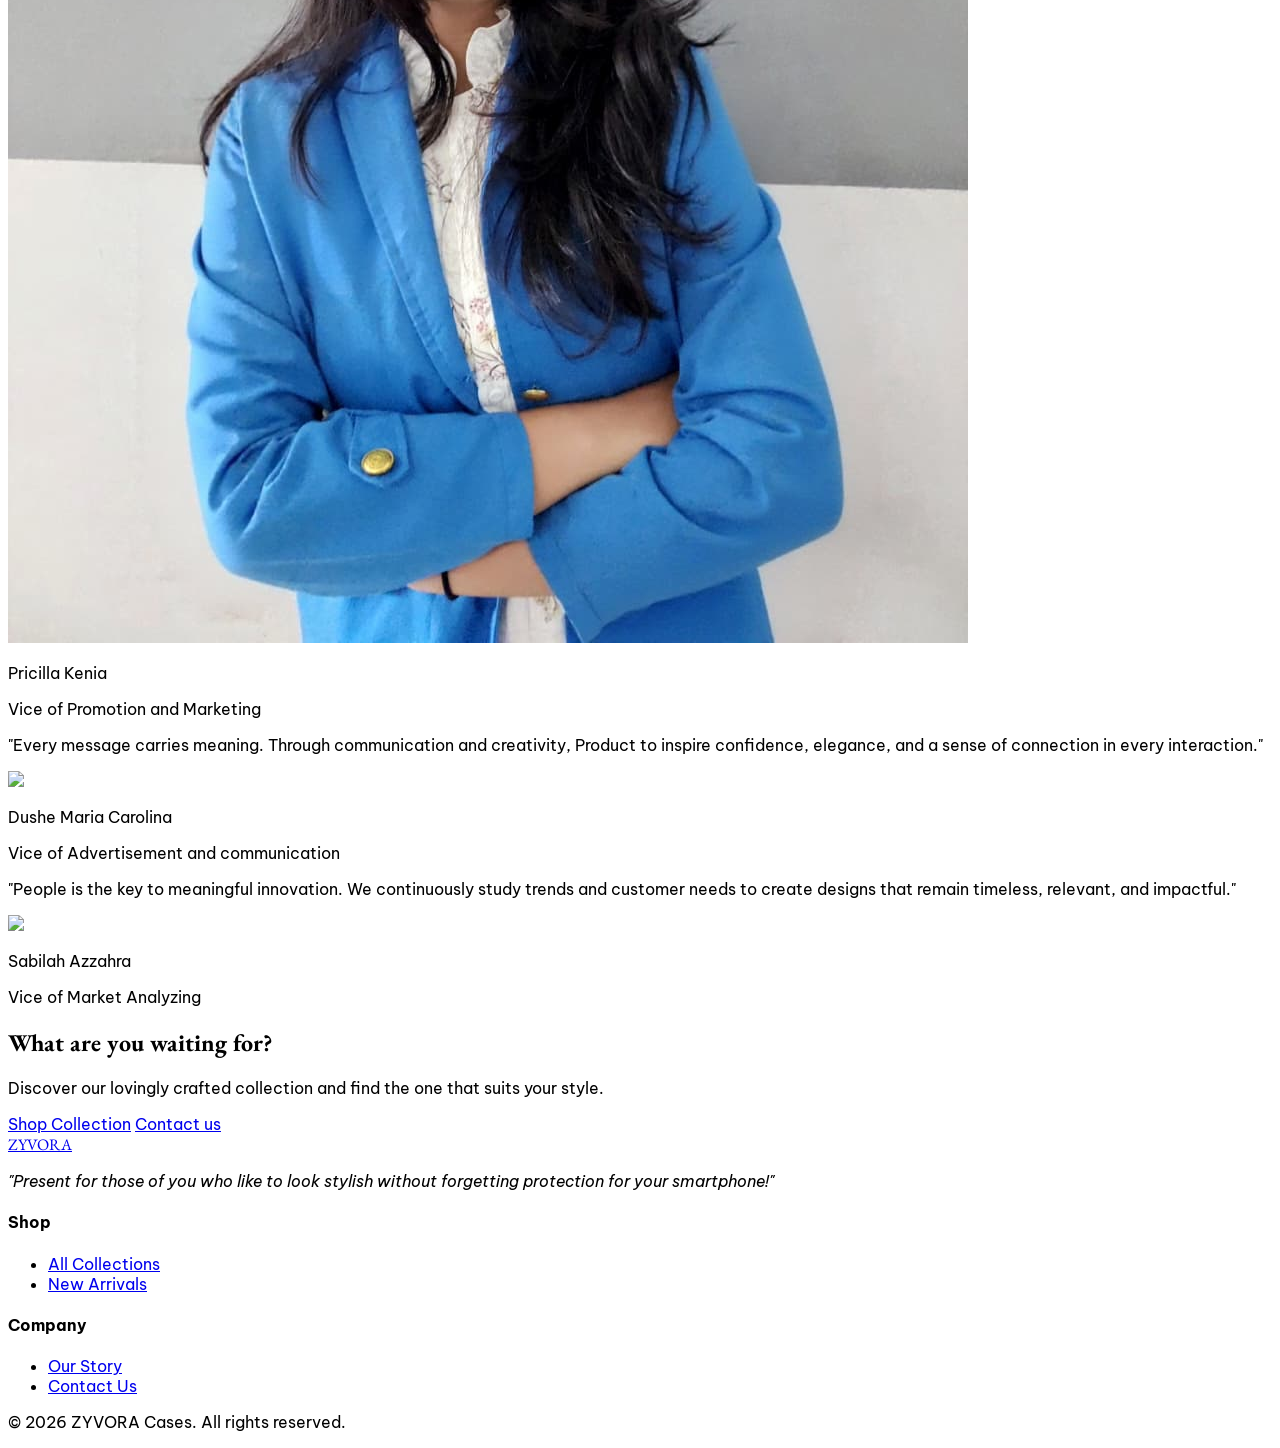
==== commit b522f6e9: "project deploy" ====
--- a/about.html
+++ b/about.html
@@ -394,12 +394,10 @@
                 <img
                   class="w-12 h-12 rounded-full object-cover"
                   data-alt="A portrait of a young woman with a warm, genuine smile. The background is a soft-focus interior with warm, natural lighting. Her style is elegant and minimalist, aligning with the ZYVORA brand aesthetic. The overall mood is one of trust and satisfaction, with a high-key, airy finish."
-                  src="https://lh3.googleusercontent.com/aida-public/[base64]"
+                  src="./imgs/home/founder/cl.jpeg"
                 />
                 <div>
-                  <p class="font-label-md text-label-md text-primary">
-                    Pricilla Kenia
-                  </p>
+                  <p class="font-label-md text-label-md text-primary">Pricilla Kenia</p>
                   <p class="text-xs text-on-surface-variant">Vice of Promotion and Marketing</p>
                 </div>
               </div>
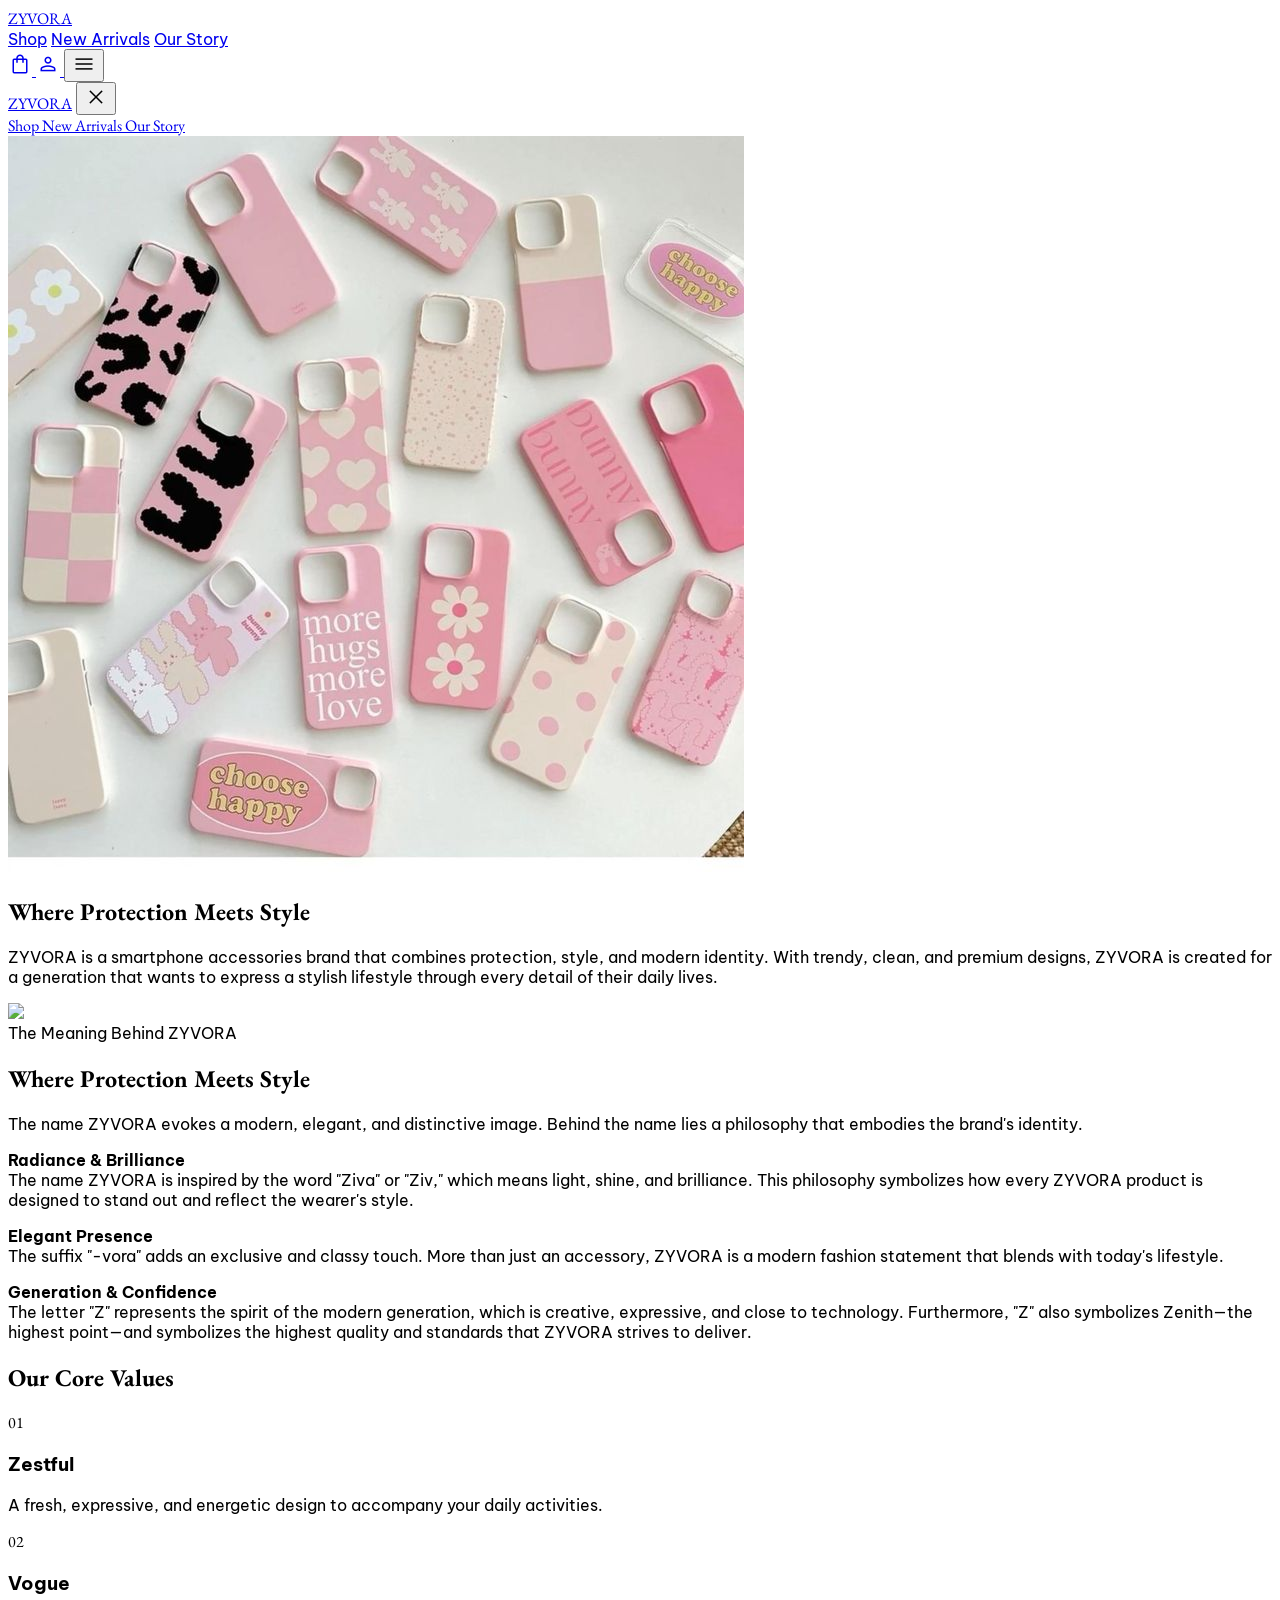
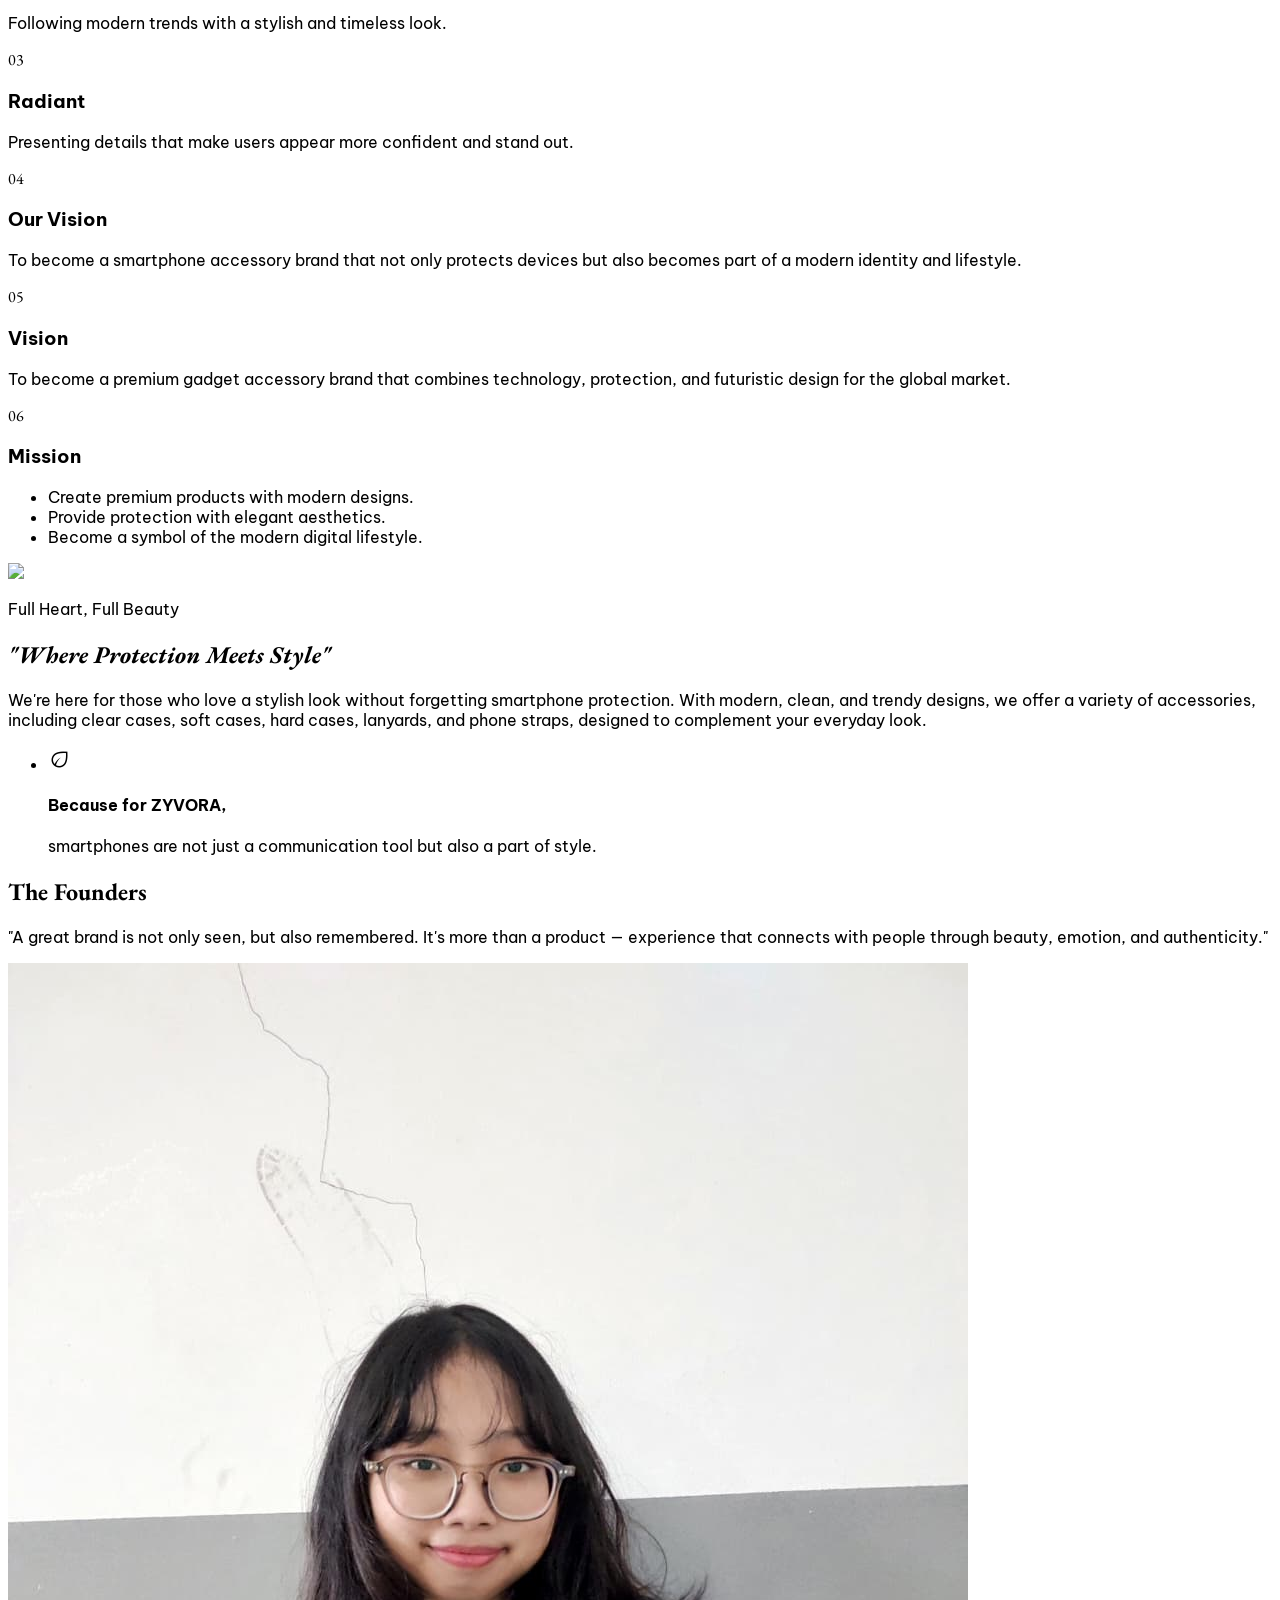
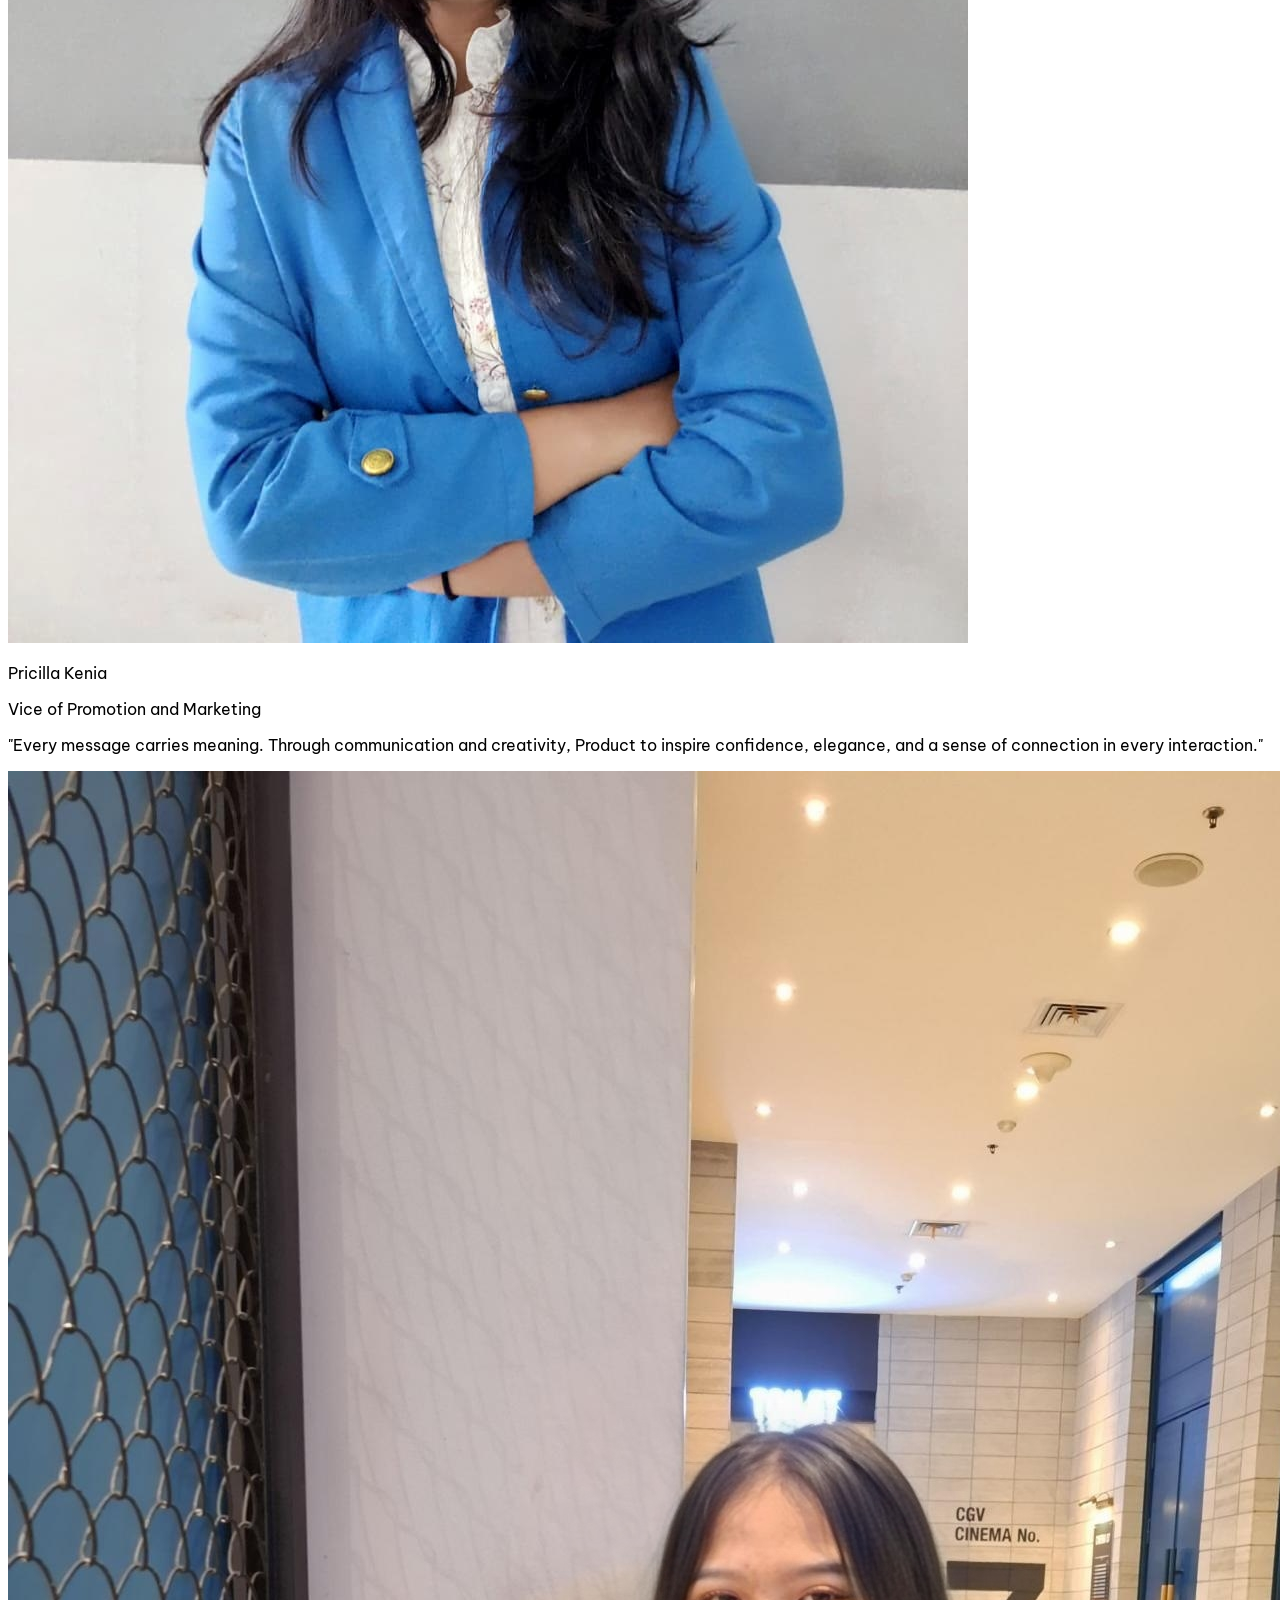
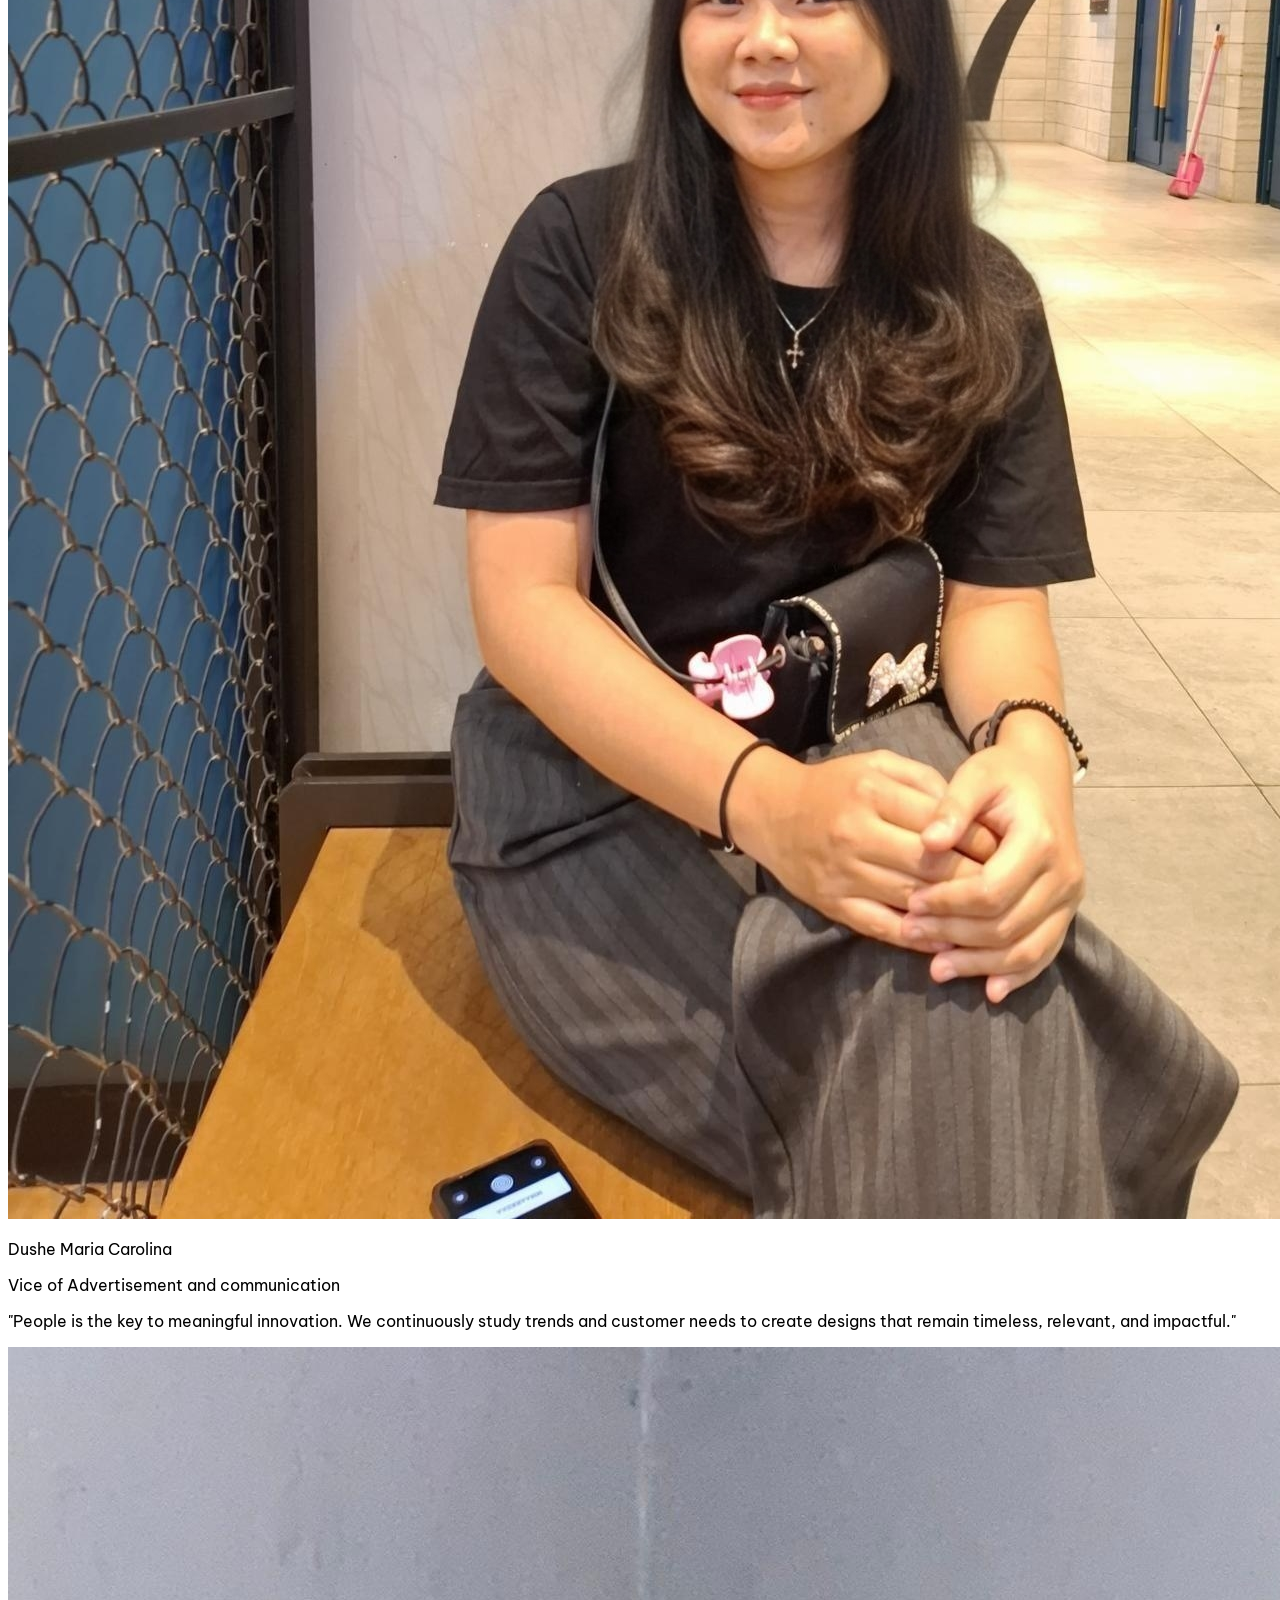
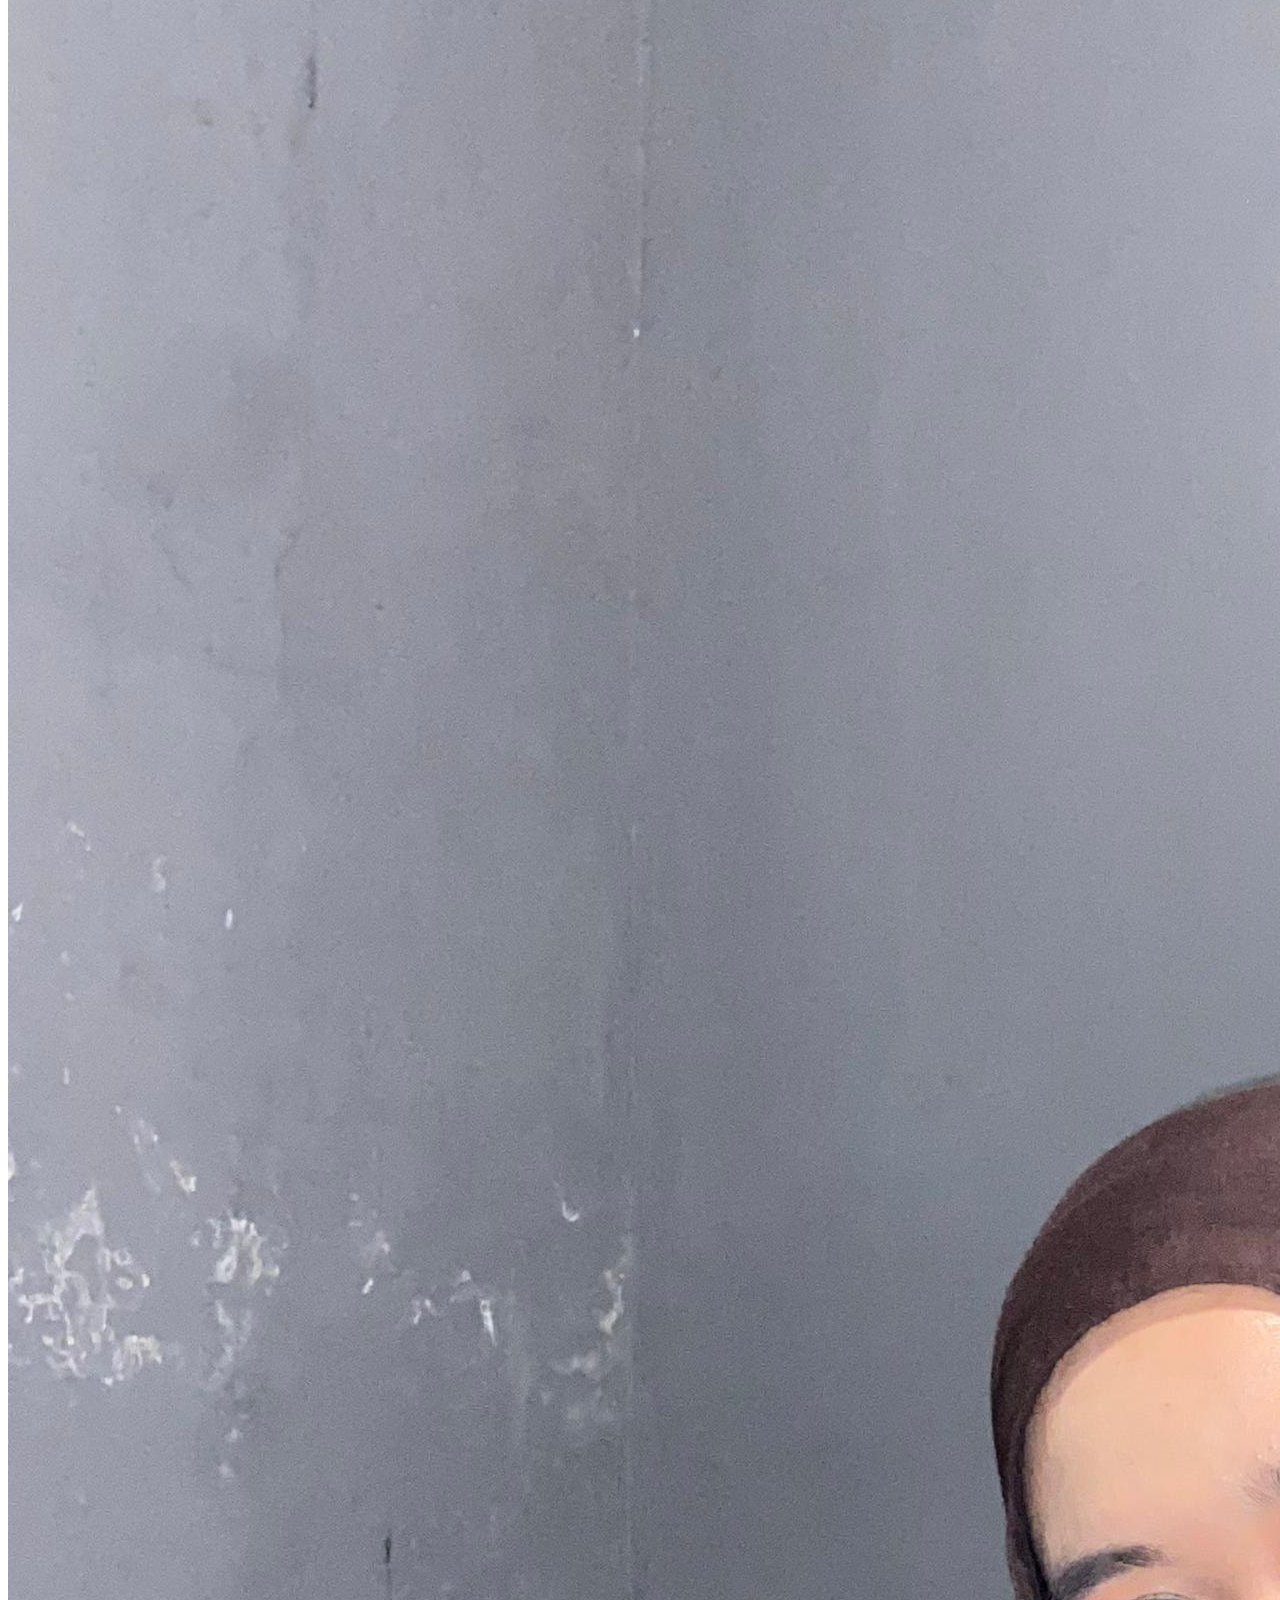
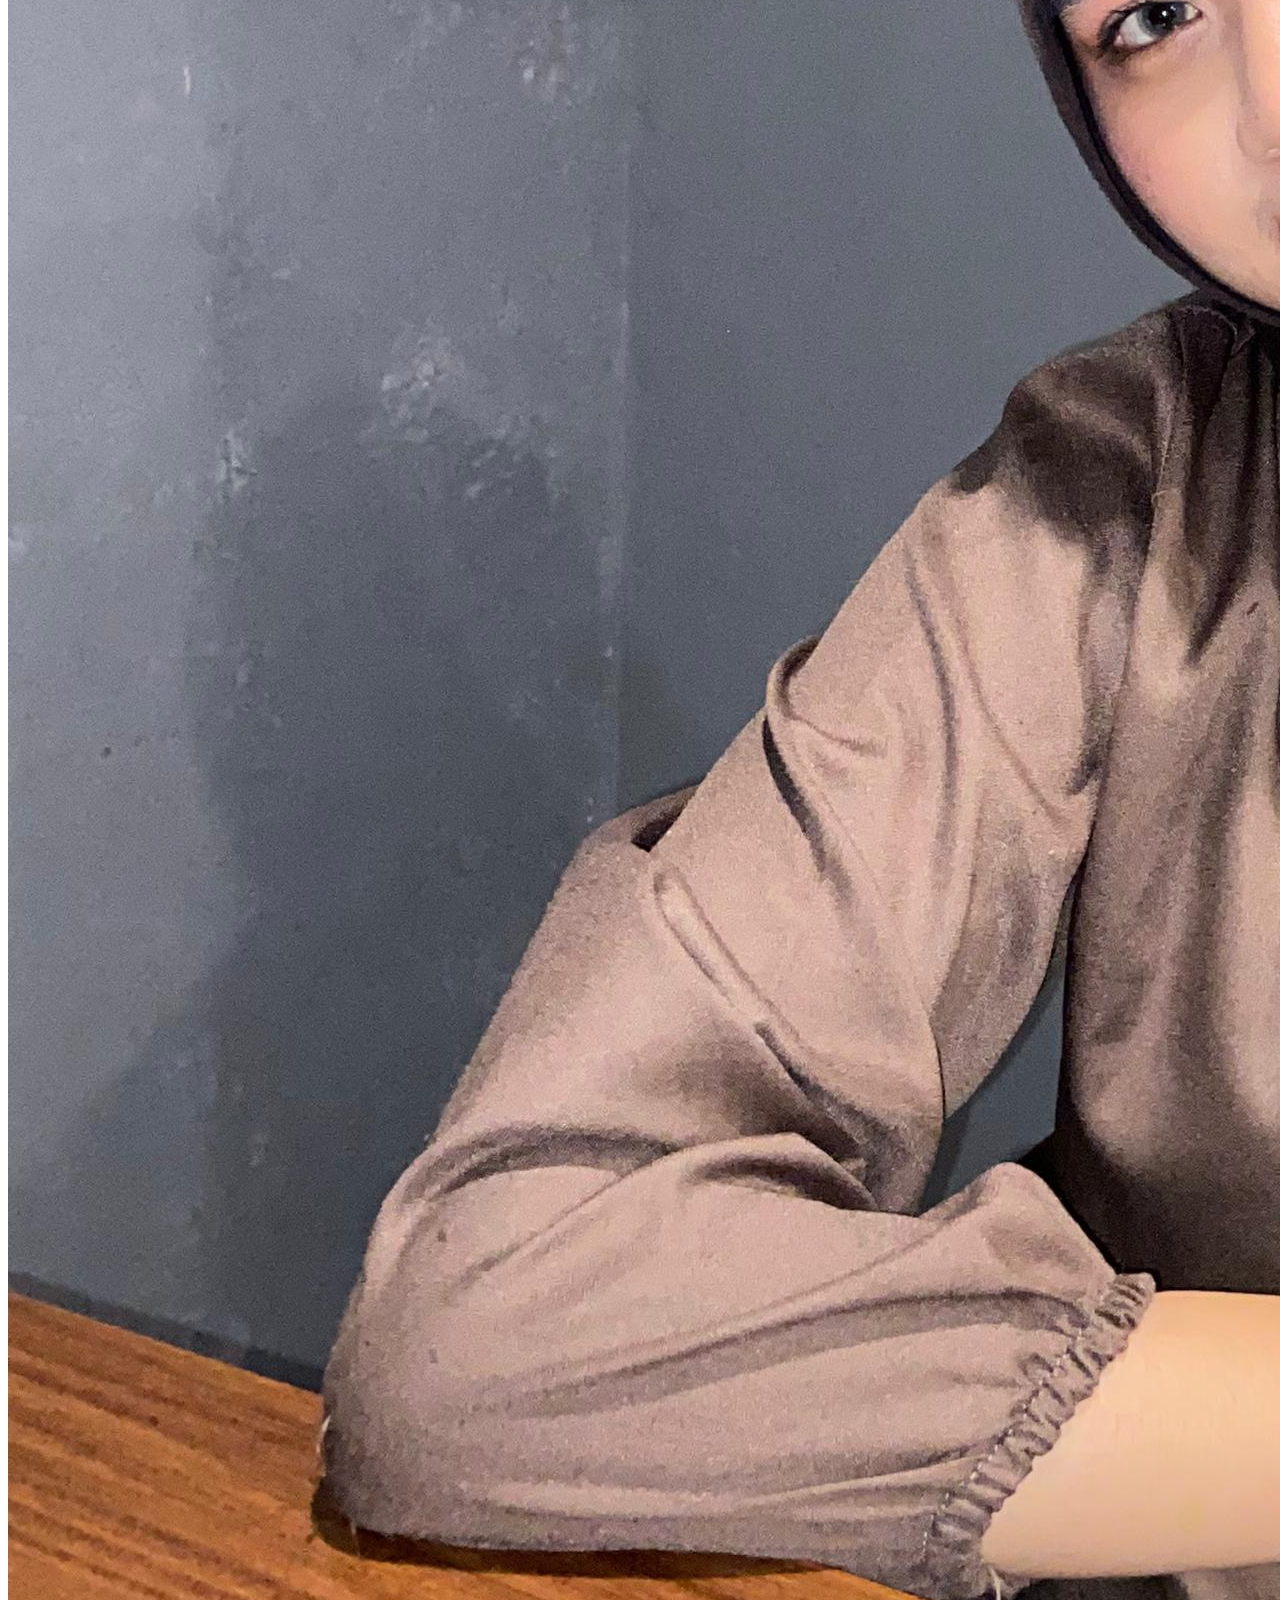
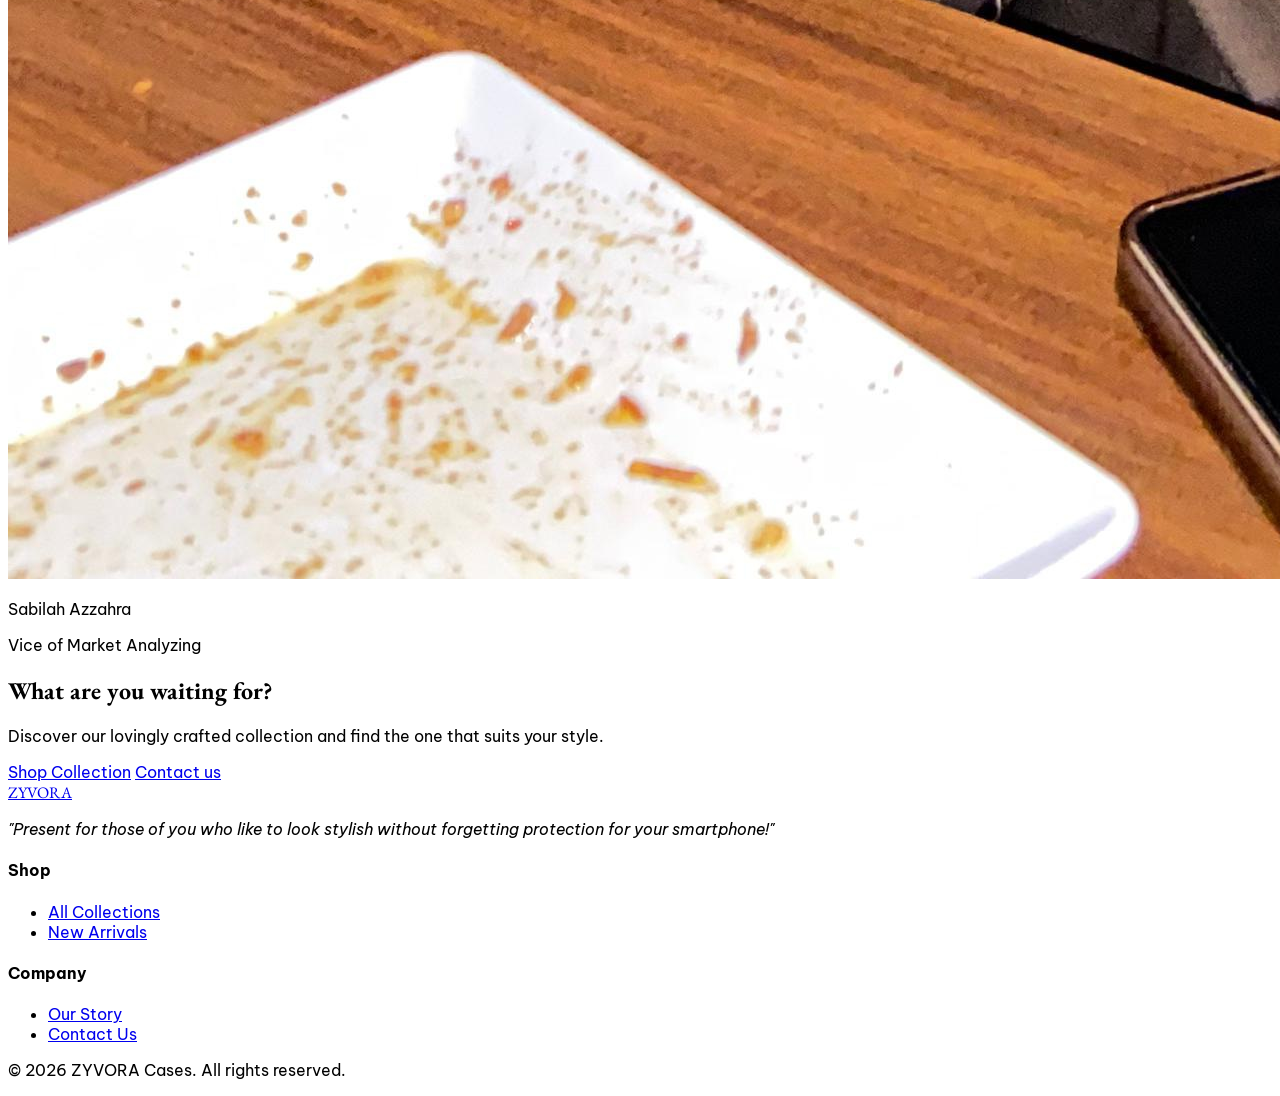
==== commit c2eb816c: "project update" ====
--- a/about.html
+++ b/about.html
@@ -408,12 +408,10 @@
                 <img
                   class="w-12 h-12 rounded-full object-cover"
                   data-alt="A portrait of a man in his early 30s with a sophisticated yet approachable appearance. The lighting is soft and golden, suggesting a late afternoon sun. He is wearing a high-quality linen shirt, echoing the artisanal and organic themes of the brand. The photo feels authentic and professional."
-                  src="https://lh3.googleusercontent.com/aida-public/[base64]"
+                  src="./imgs/home/founder/dus.jpeg"
                 />
                 <div>
-                  <p class="font-label-md text-label-md text-primary">
-                    Dushe Maria Carolina
-                  </p>
+                  <p class="font-label-md text-label-md text-primary">Dushe Maria Carolina</p>
                   <p class="text-xs text-on-surface-variant">Vice of Advertisement and communication</p>
                 </div>
               </div>
@@ -426,12 +424,10 @@
                 <img
                   class="w-12 h-12 rounded-full object-cover"
                   data-alt="A serene portrait of a woman with a calm and refined expression. The lighting is diffused and cool-toned, creating a modern, minimalist feel. The background is a clean white wall, allowing her natural features and the soft burgundy color of her accessory to stand out. The image conveys quality and elegance."
-                  src="https://lh3.googleusercontent.com/aida-public/[base64]"
+                  src="./imgs/home/founder/sab.jpeg"
                 />
                 <div>
-                  <p class="font-label-md text-label-md text-primary">
-                    Sabilah Azzahra
-                  </p>
+                  <p class="font-label-md text-label-md text-primary">Sabilah Azzahra</p>
                   <p class="text-xs text-on-surface-variant">Vice of Market Analyzing</p>
                 </div>
               </div>
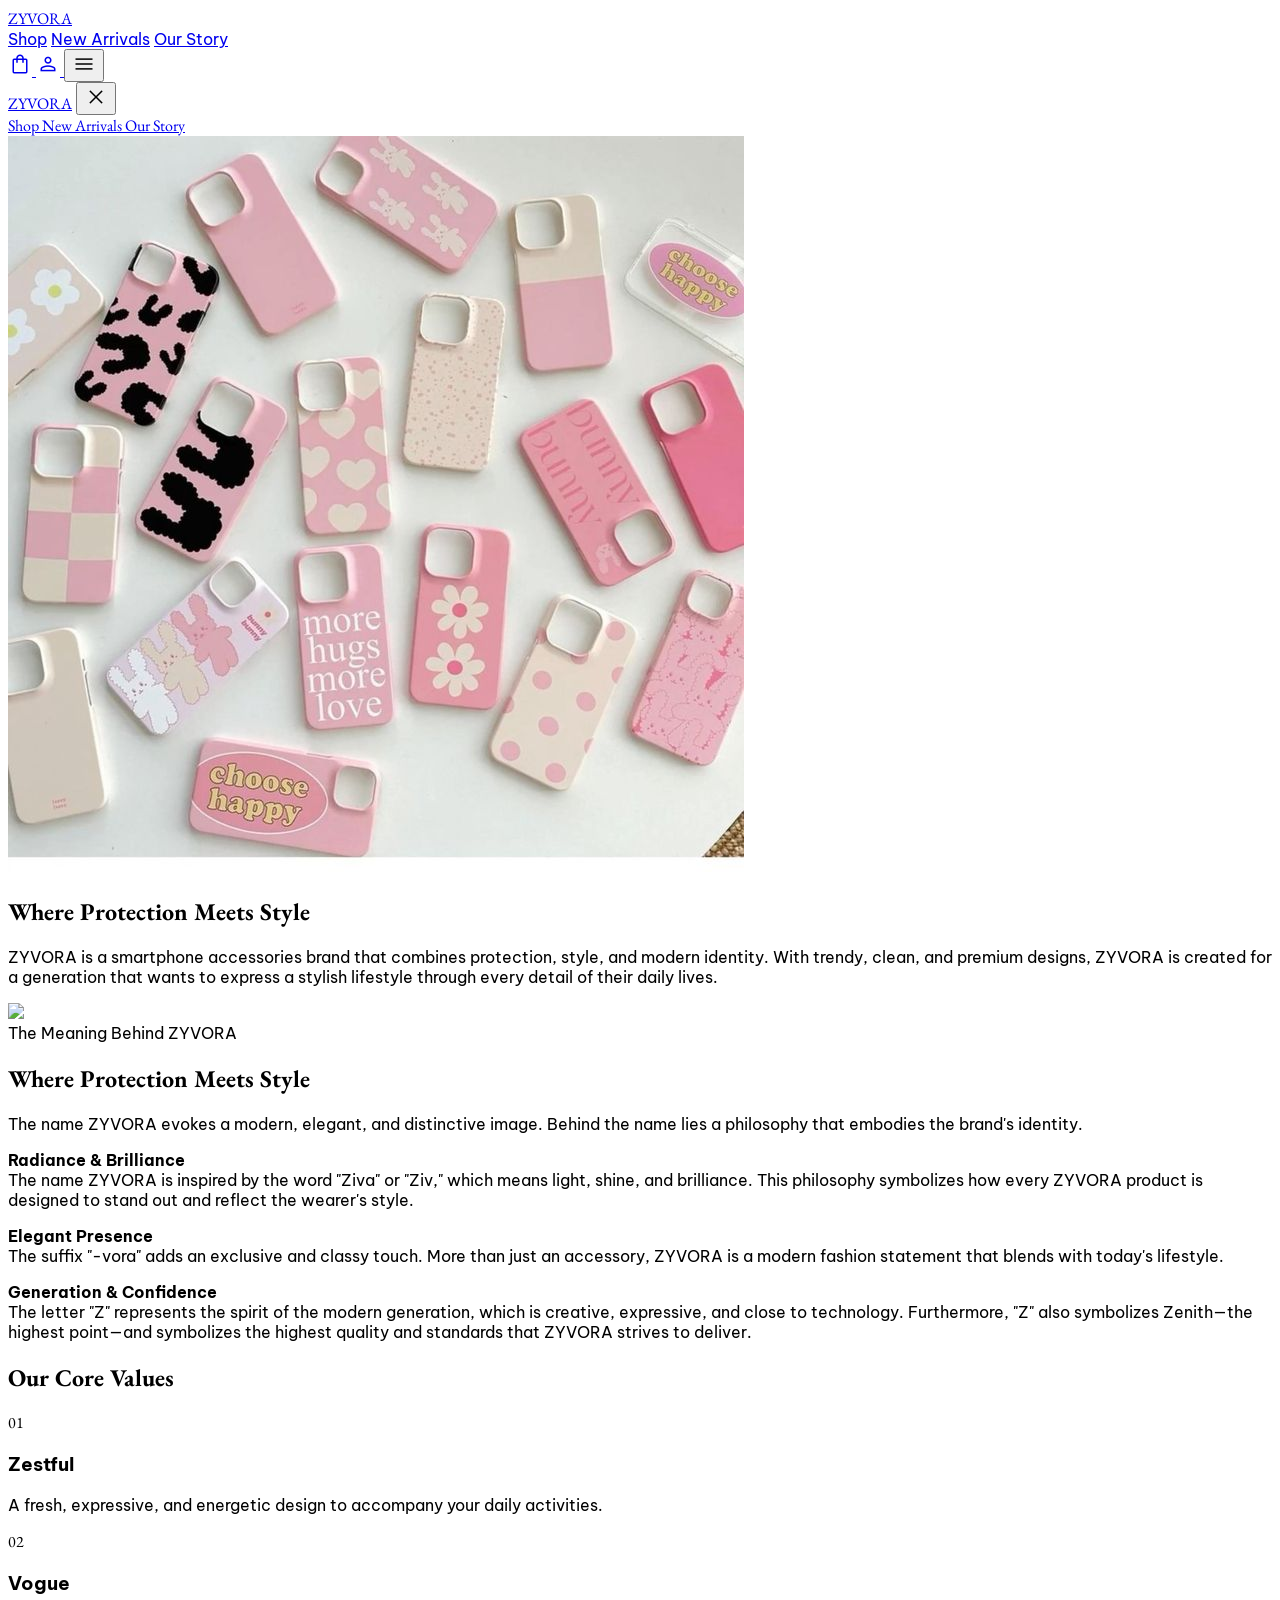
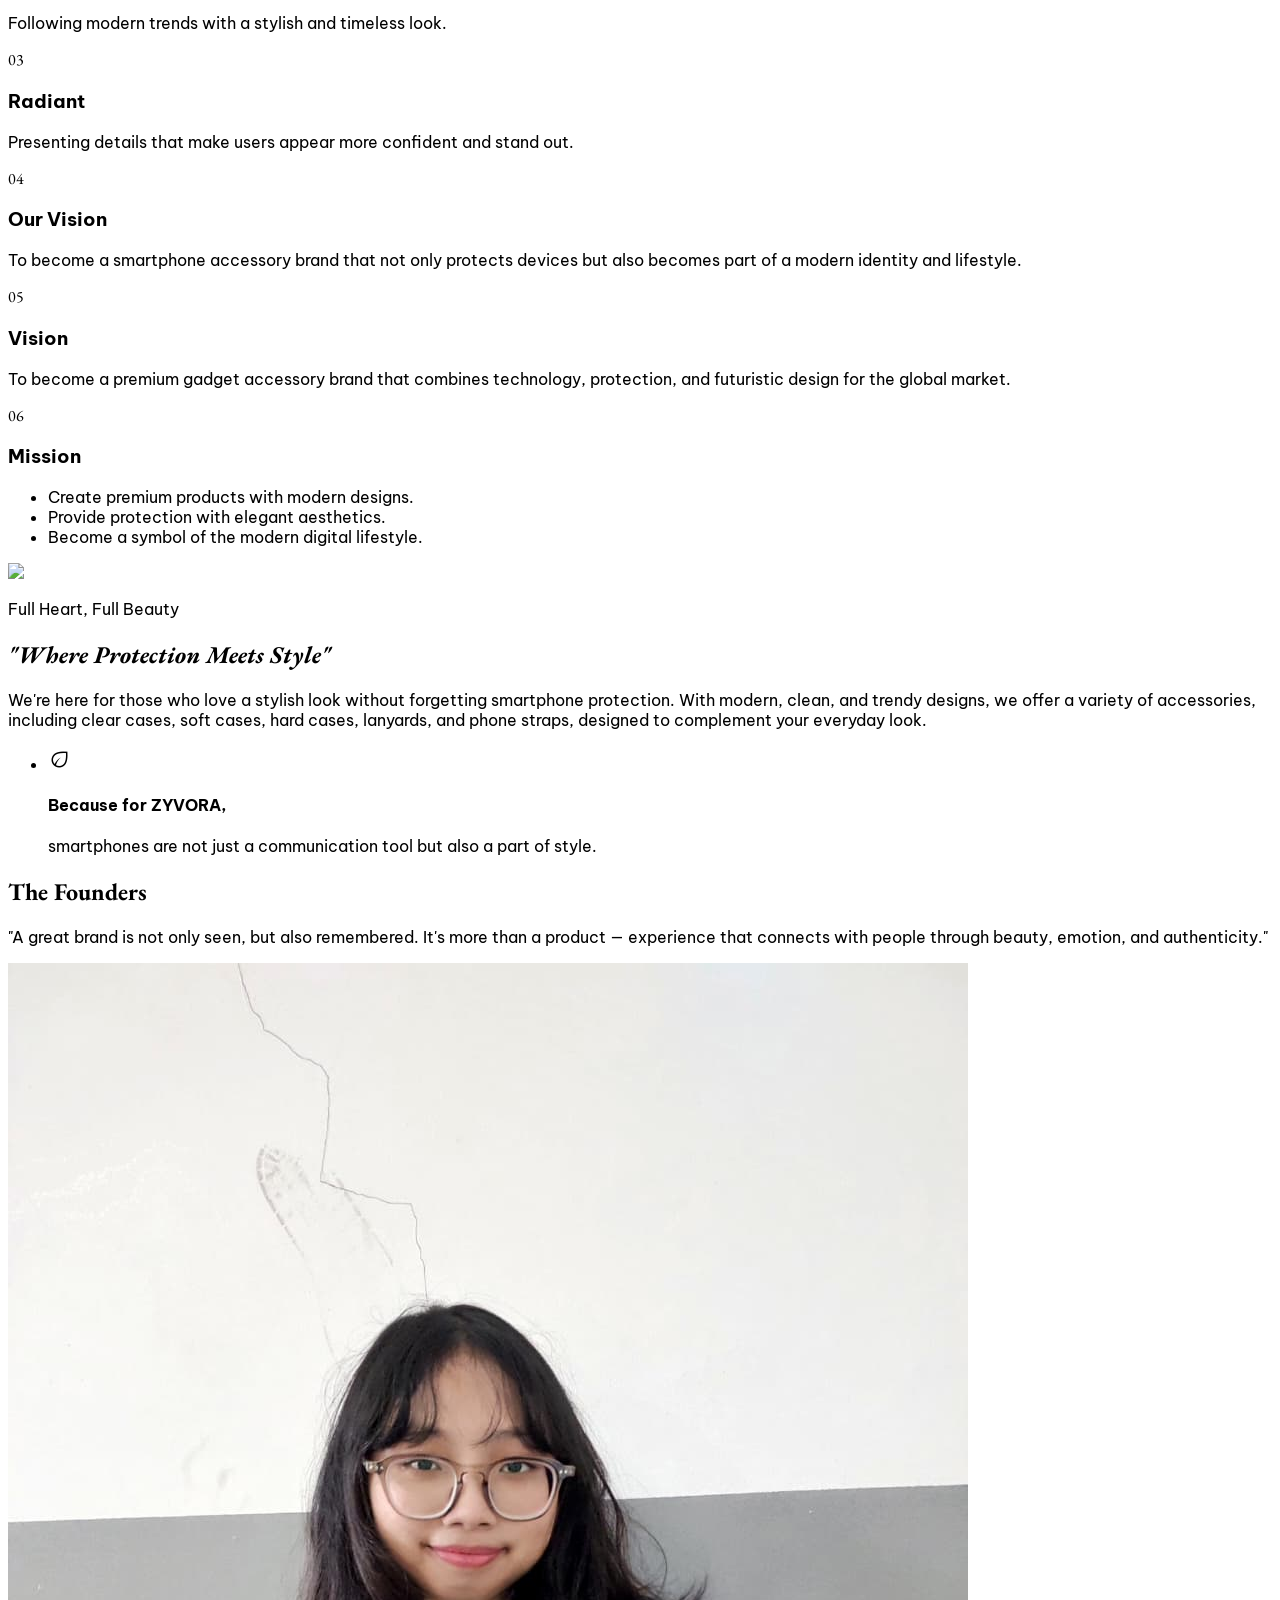
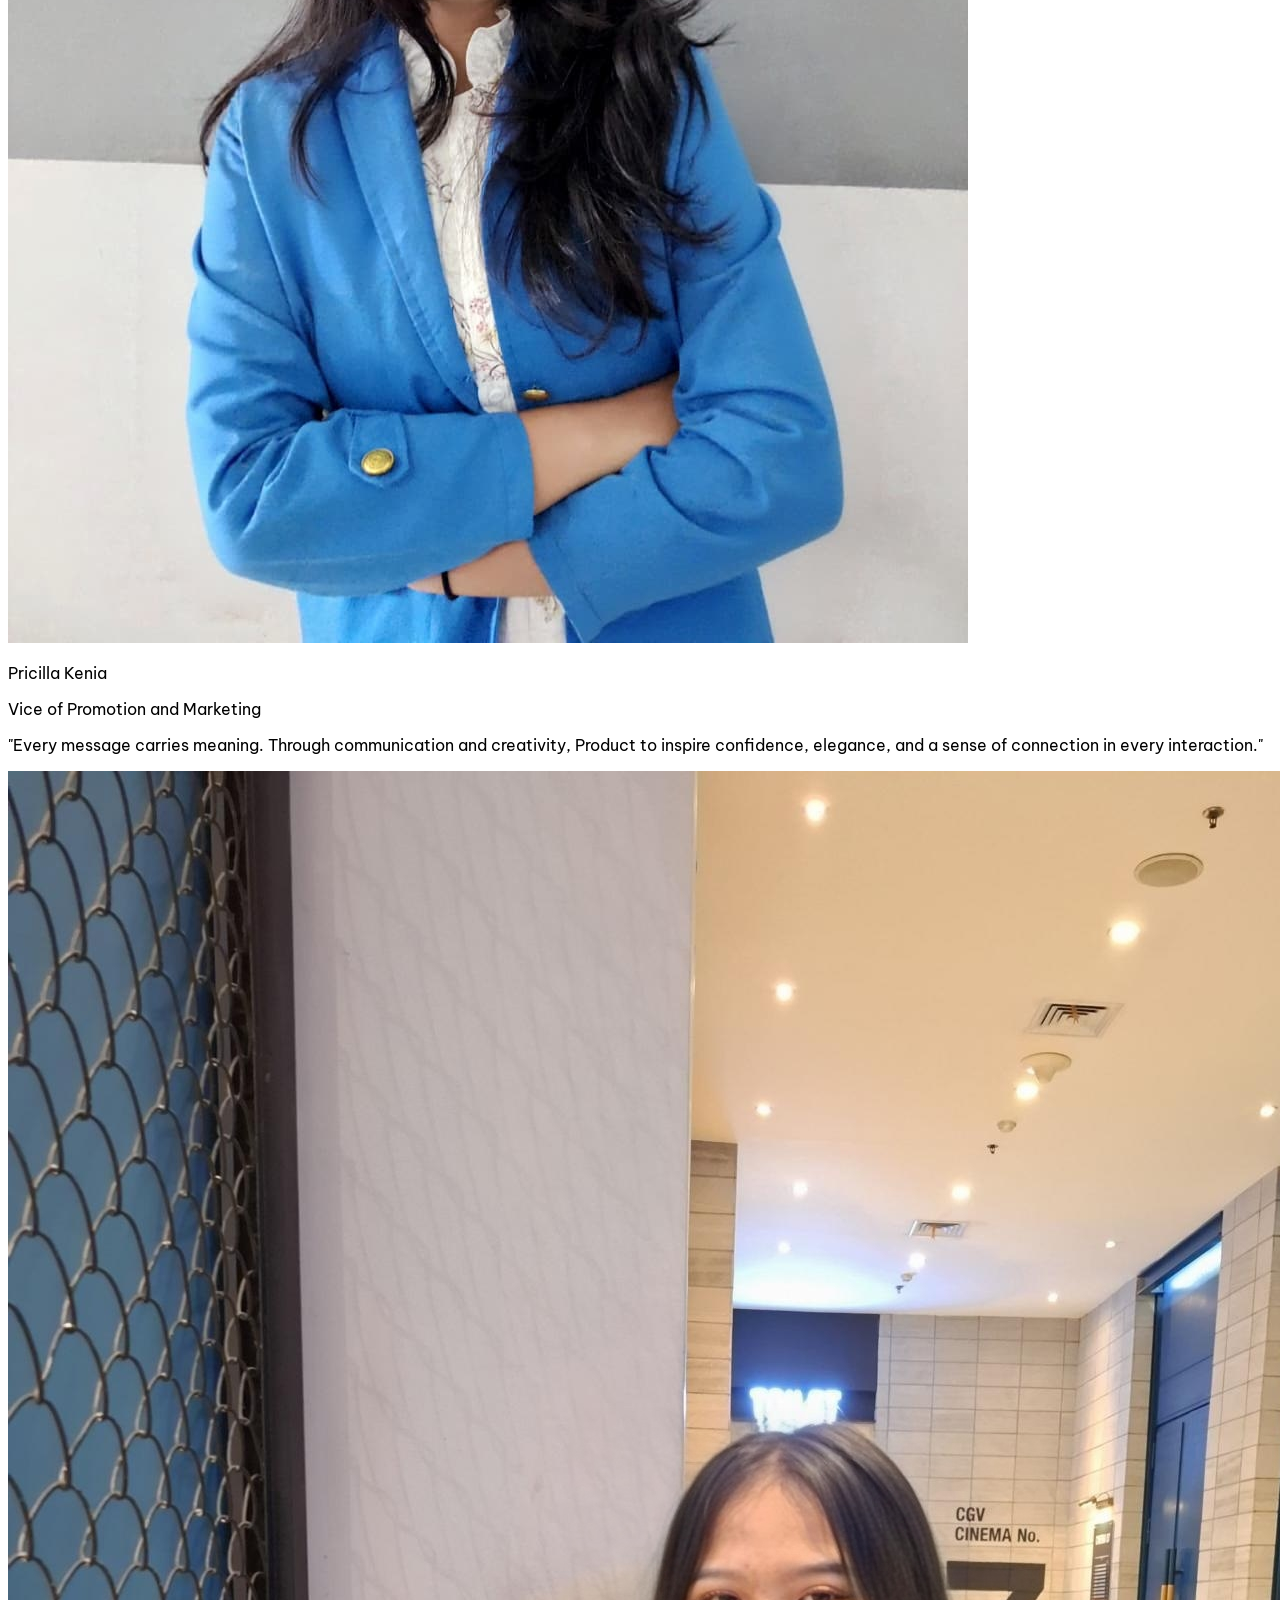
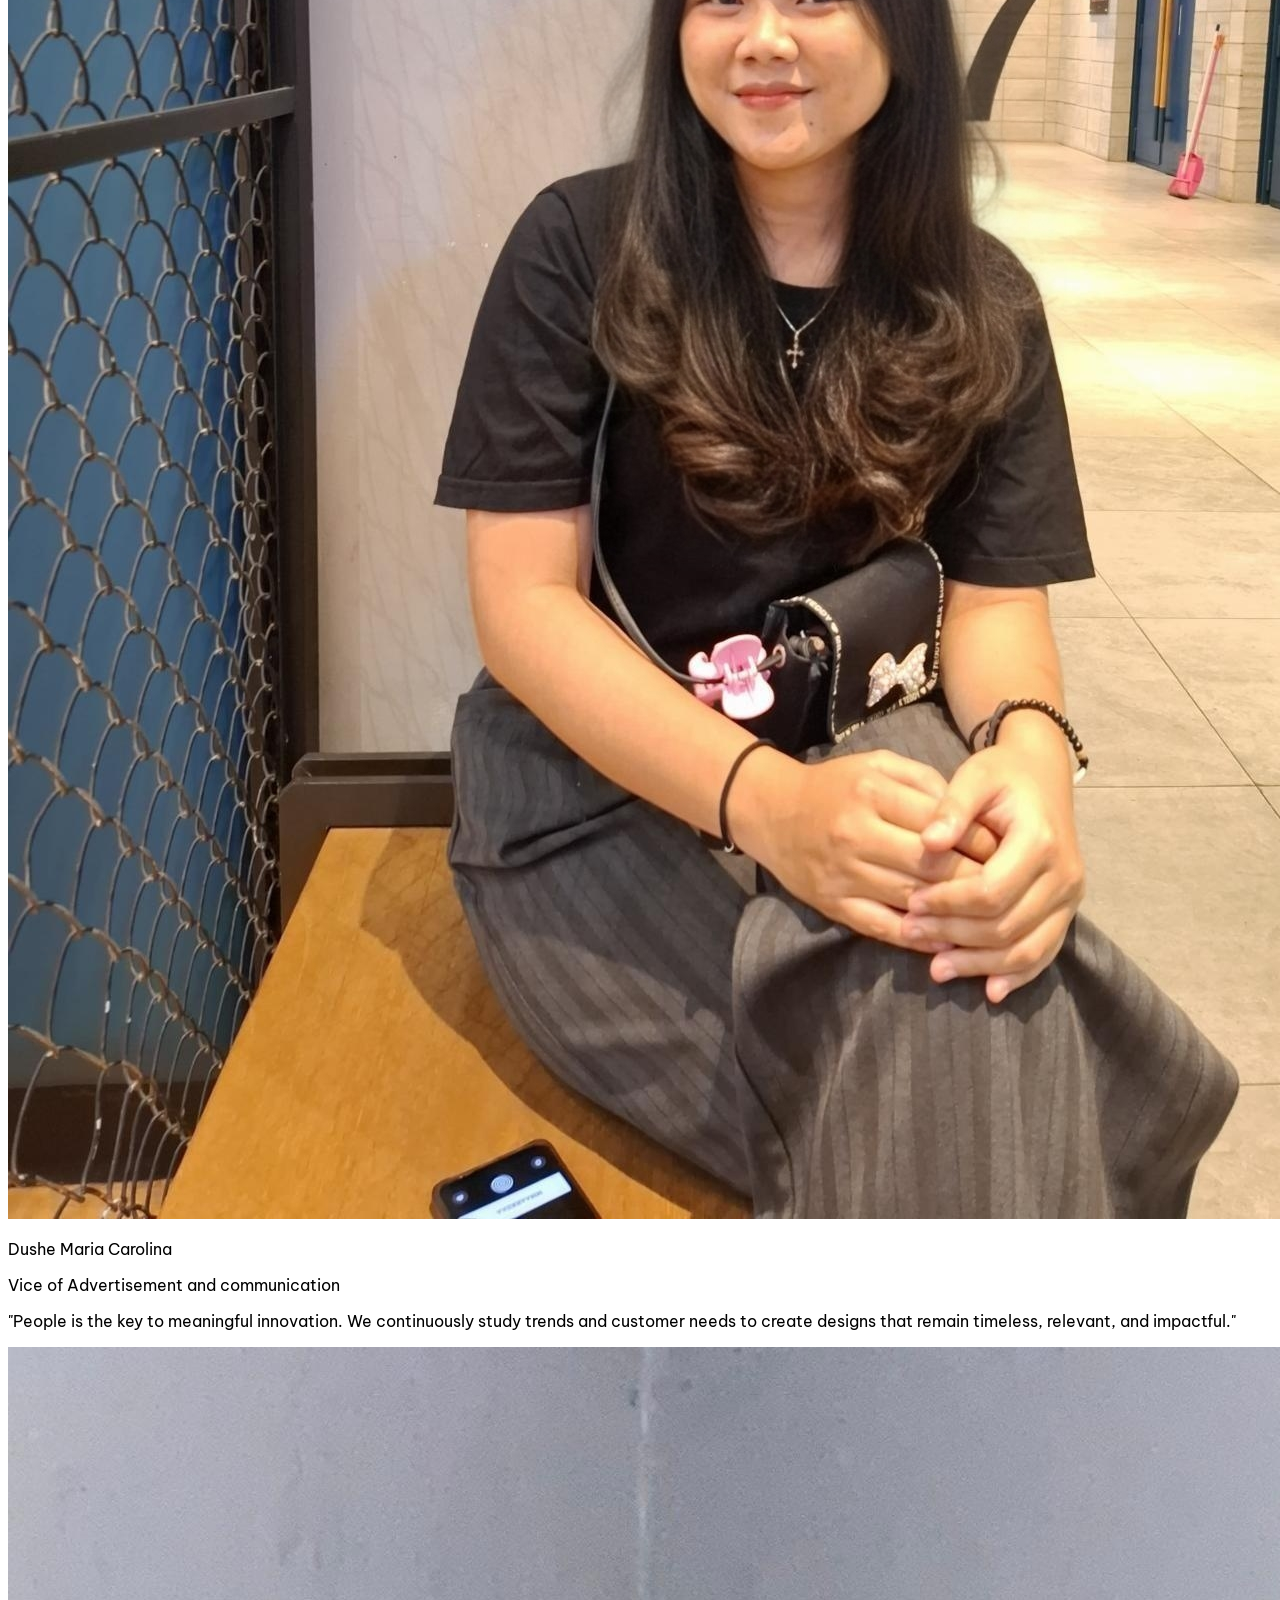
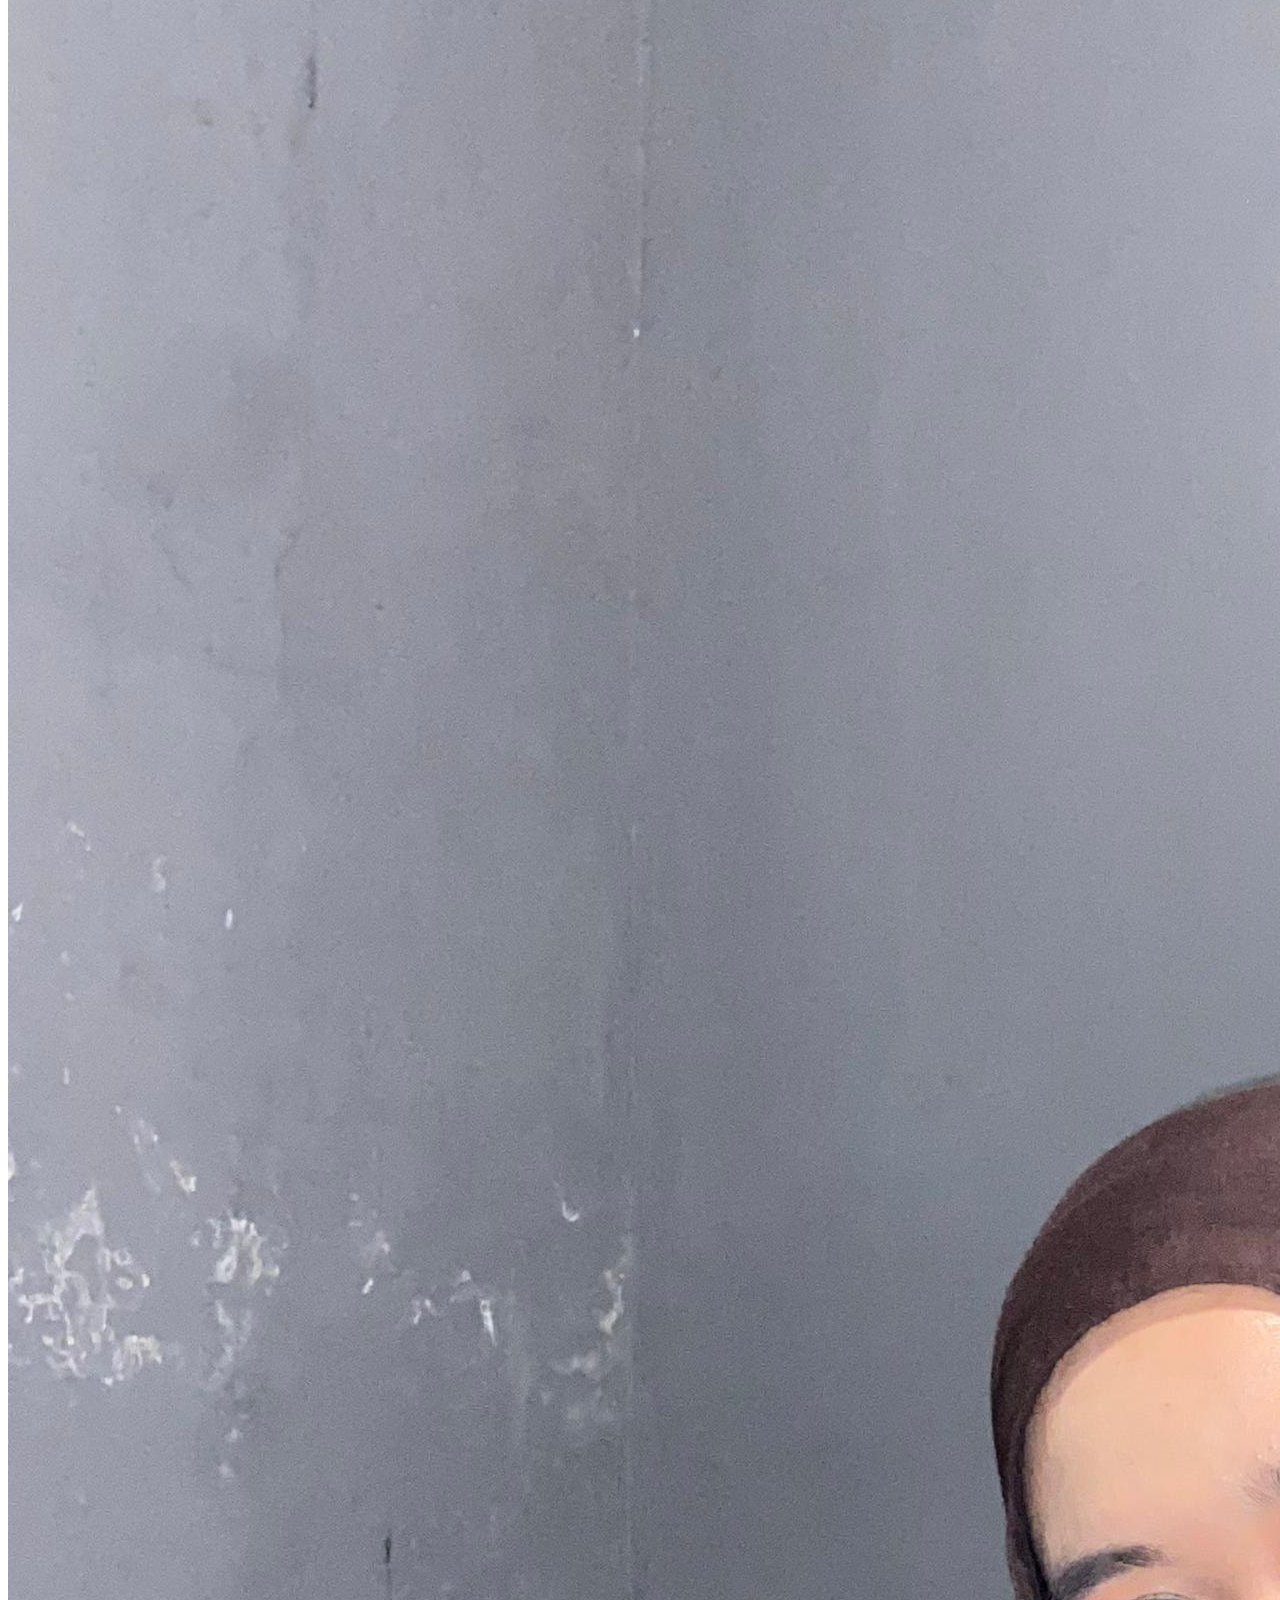
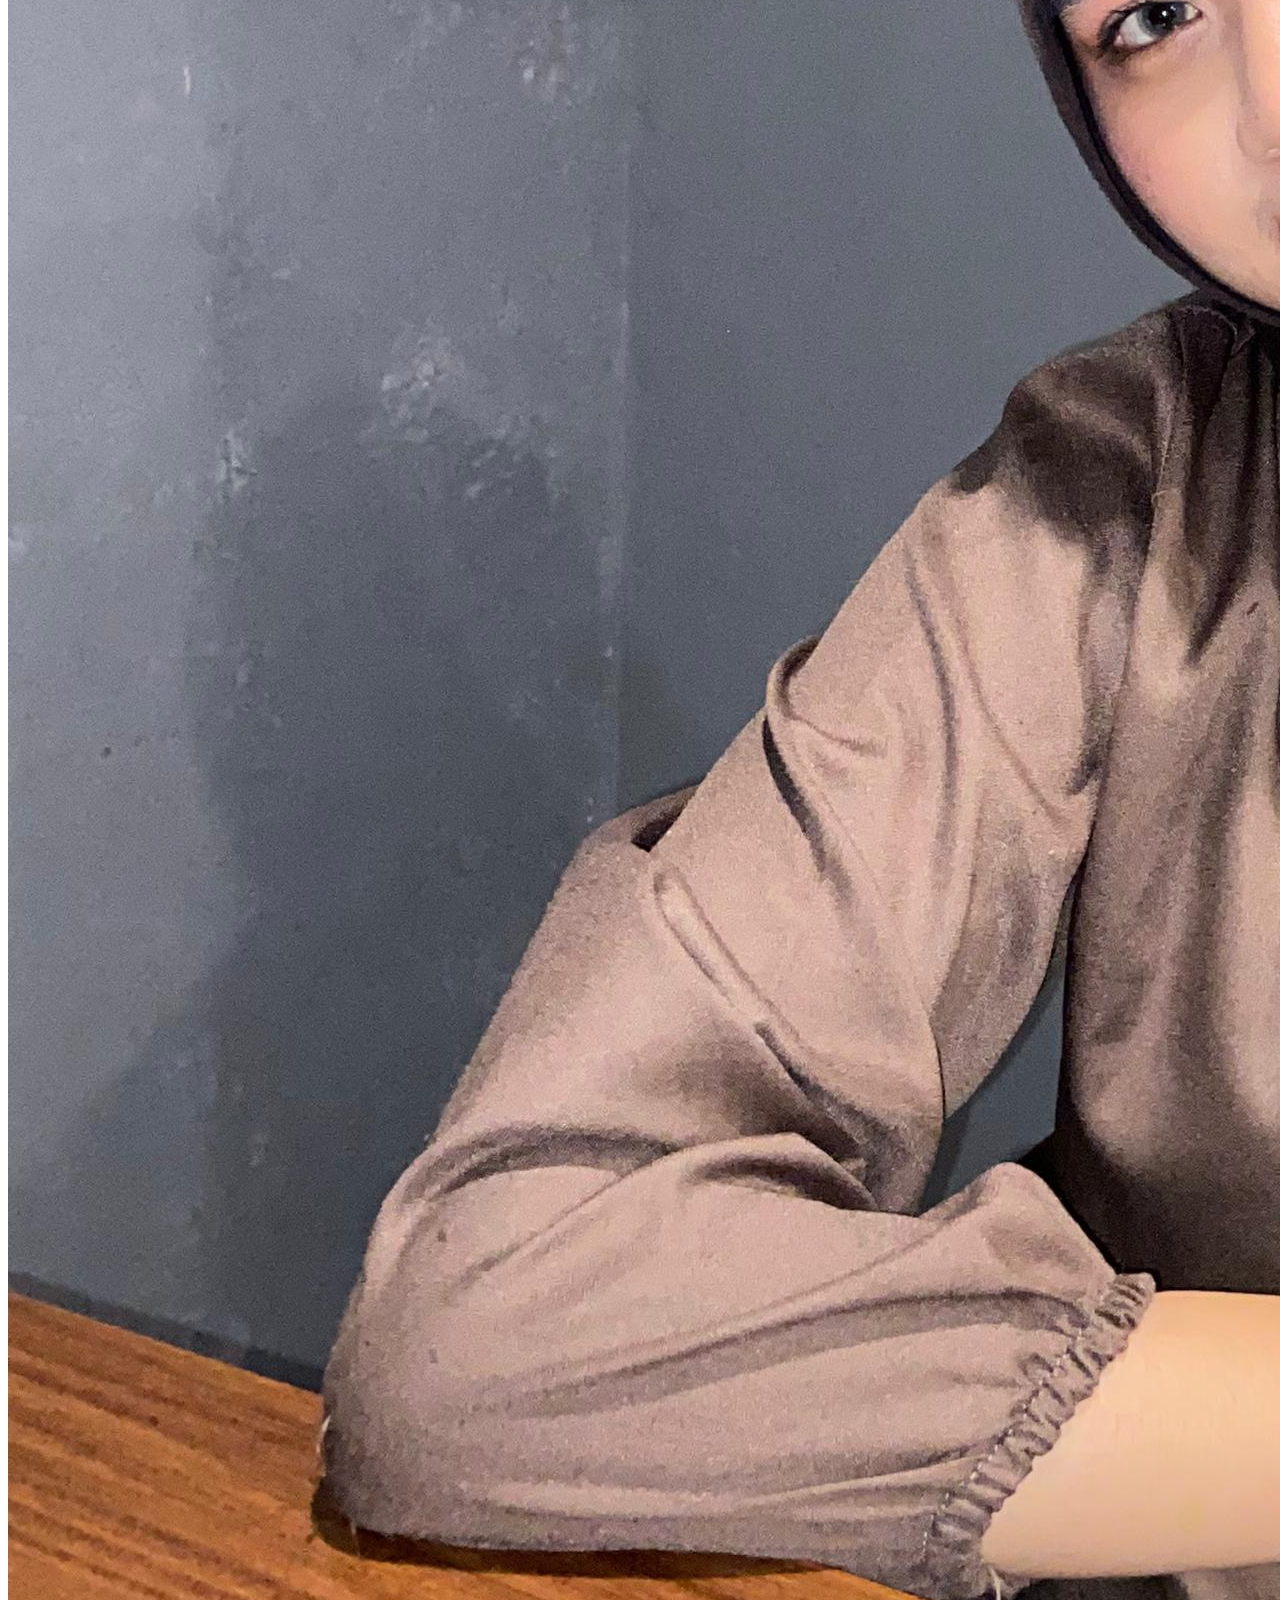
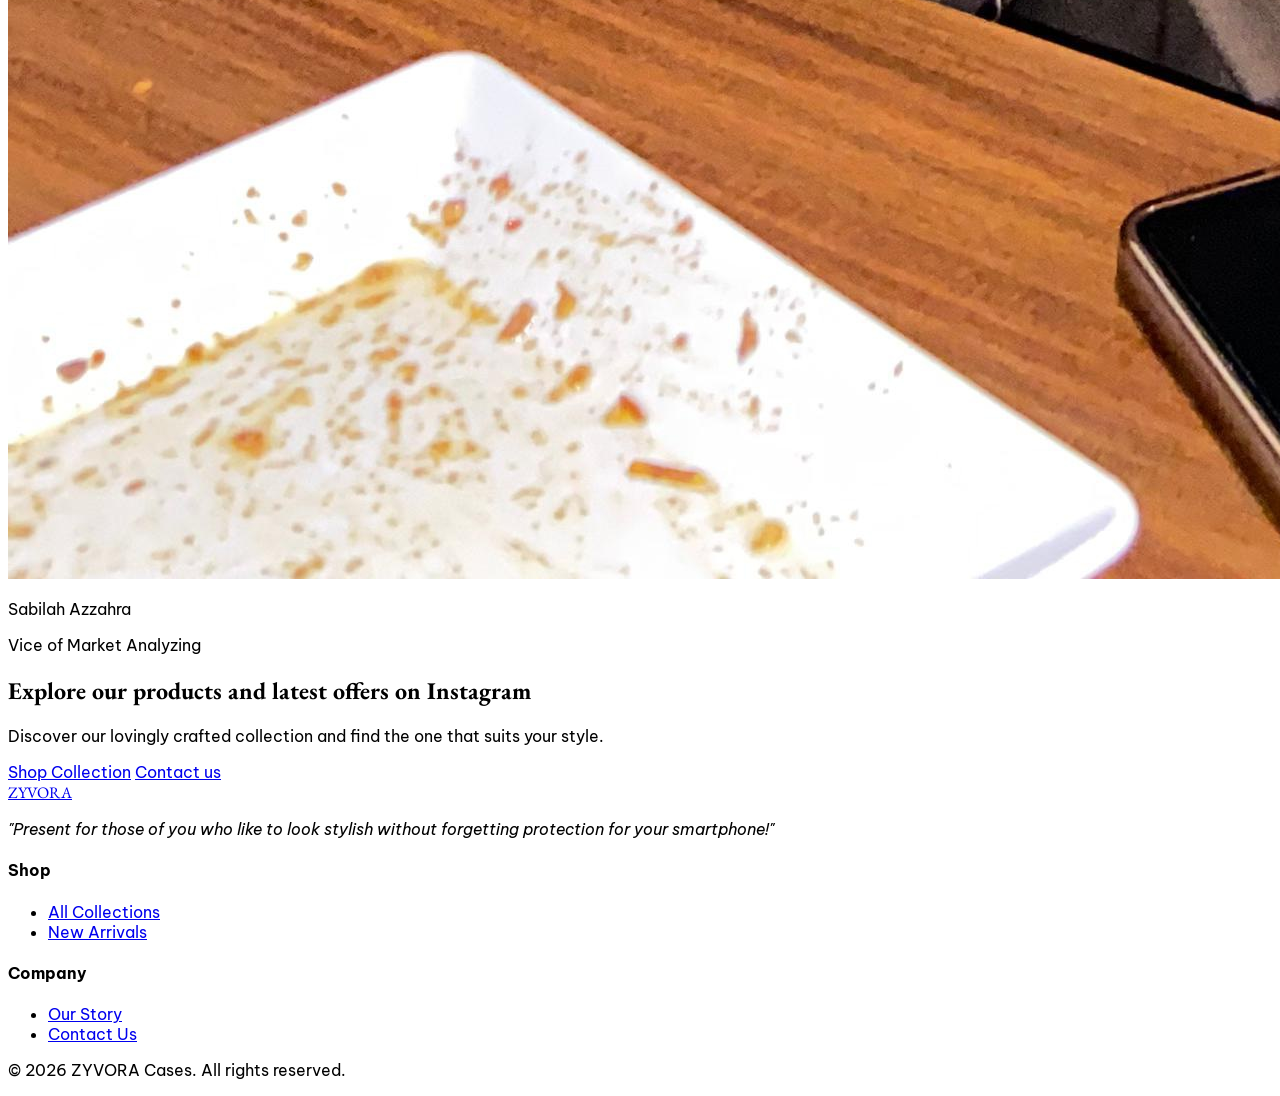
==== commit 9ea9404b: "project update" ====
--- a/about.html
+++ b/about.html
@@ -437,18 +437,14 @@
       </section>
       <!-- CTA Section -->
       <section class="py-margin-lg px-margin-md text-center max-w-4xl mx-auto">
-        <h2 class="font-headline-lg text-headline-lg text-primary mb-6 italic">
-          What are you waiting for?
-        </h2>
-        <p class="font-body-md text-body-md text-on-surface-variant mb-10">
-          Discover our lovingly crafted collection and find the one that suits your style.
-        </p>
+        <h2 class="font-headline-lg text-headline-lg text-primary mb-6 italic">Explore our products and latest offers on Instagram</h2>
+        <p class="font-body-md text-body-md text-on-surface-variant mb-10">Discover our lovingly crafted collection and find the one that suits your style.</p>
         <div class="flex flex-col sm:flex-row justify-center gap-4">
           <a class="bg-primary text-on-primary px-8 py-3 rounded-lg font-label-md text-label-md hover:opacity-90 transition-all uppercase tracking-widest"
             href="catalog.html">Shop Collection</a>
           <a
             class="border border-primary text-primary px-8 py-3 rounded-lg font-label-md text-label-md hover:bg-primary hover:text-on-primary transition-all uppercase tracking-widest"
-            href="https://www.whatsapp.com/download">Contact us</a>
+            href="https://www.instagram.com/zyvora_case?igsh=MW96cXlnMW8yaW5ncQ==">Contact us</a>
         </div>
       </section>
     </main>
@@ -475,7 +471,7 @@
                     <li><a class="font-body-md text-on-secondary-container/80 hover:text-primary hover:underline transition-all"
                             href="about.html">Our Story</a></li>
                     <li><a class="font-body-md text-on-secondary-container/80 hover:text-primary hover:underline transition-all"
-                            href="https://www.whatsapp.com/download">Contact Us</a></li>
+                            href="https://www.instagram.com/zyvora_case?igsh=MW96cXlnMW8yaW5ncQ==">Contact Us</a></li>
                 </ul>
             </div>
         </div>
